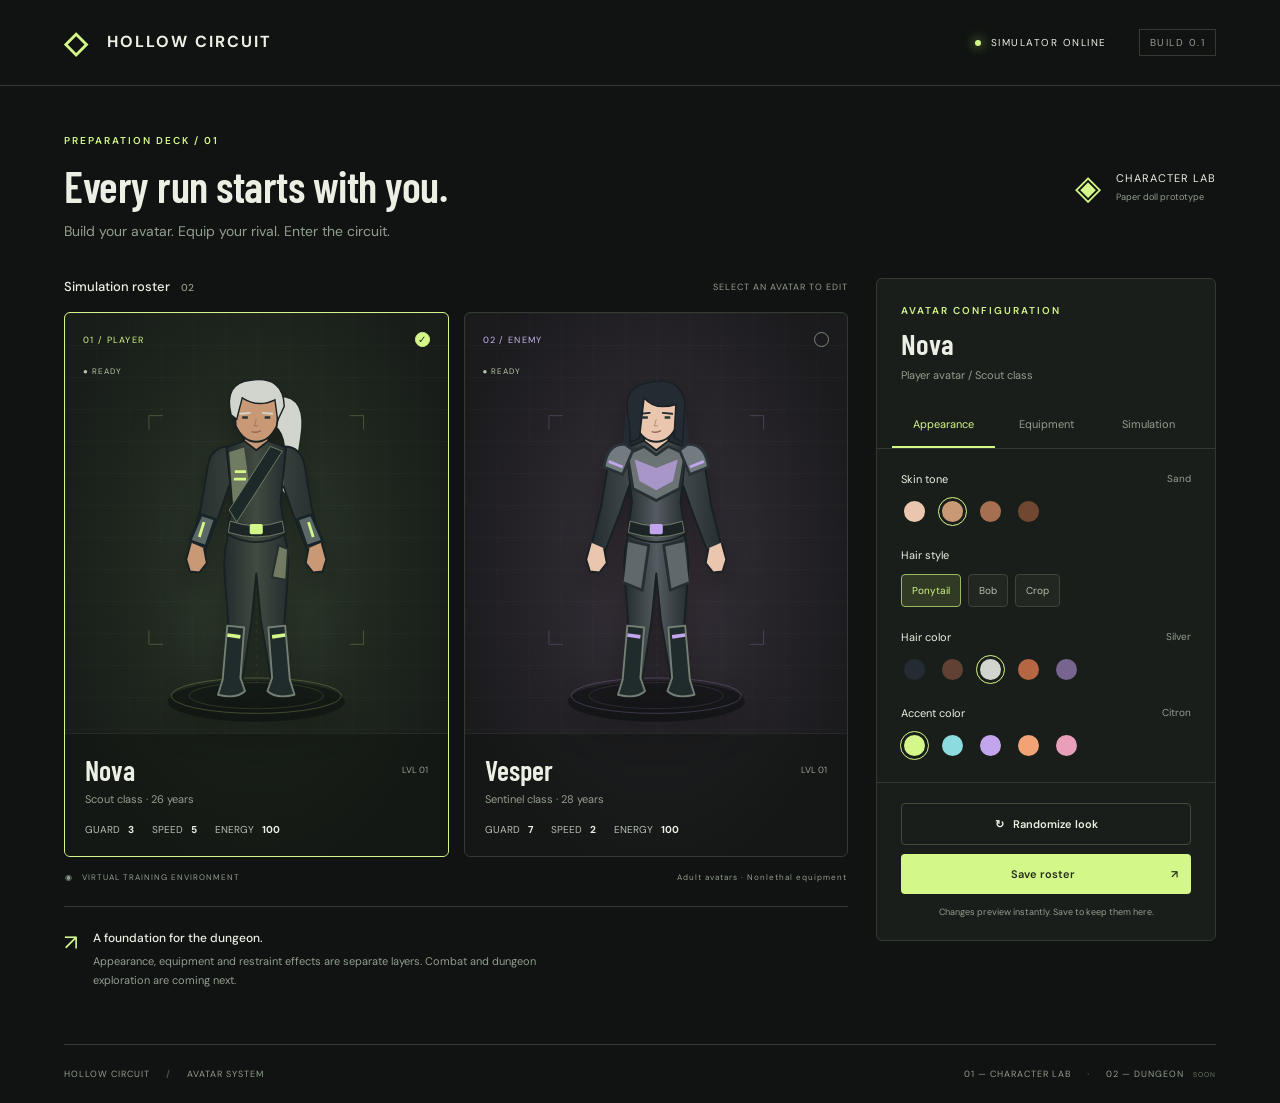
==== index.html @ e426b65f "Create Hollow Circuit character lab prototype" ====
<!doctype html>
<html lang="en">
<head><meta charset="UTF-8"><meta name="viewport" content="width=device-width, initial-scale=1"><title>Hollow Circuit · Character Lab</title><link rel="stylesheet" href="style.css"></head>
<body>
<header><a class="brand" href="./"><span class="brand-mark">◇</span> HOLLOW CIRCUIT</a><div class="header-right"><span class="live-dot"></span> SIMULATOR ONLINE <span class="version">BUILD 0.1</span></div></header>
<main>
<section class="intro"><div><div class="eyebrow">PREPARATION DECK / 01</div><h1>Every run starts with you.</h1><p>Build your avatar. Equip your rival. Enter the circuit.</p></div><div class="mode-badge"><span>◈</span><div>CHARACTER LAB<small>Paper doll prototype</small></div></div></section>
<div class="workspace"><section class="stage-section"><div class="section-heading"><h2>Simulation roster <span>02</span></h2><span>SELECT AN AVATAR TO EDIT</span></div><div id="roster" class="roster"></div><div class="stage-footer"><span>◉ &nbsp; VIRTUAL TRAINING ENVIRONMENT</span><span>Adult avatars · Nonlethal equipment</span></div><div class="note"><span>↗</span><div><strong>A foundation for the dungeon.</strong><p>Appearance, equipment and restraint effects are separate layers. Combat and dungeon exploration are coming next.</p></div></div></section>
<aside class="editor"><div class="editor-head"><div class="eyebrow">AVATAR CONFIGURATION</div><h2 id="editor-title"></h2><span id="editor-role"></span></div><div class="tabs" role="tablist" aria-label="Configuration"><button role="tab" data-tab="appearance">Appearance</button><button role="tab" data-tab="equipment">Equipment</button><button role="tab" data-tab="simulation">Simulation</button></div><div id="controls"></div><div class="editor-actions"><button id="randomize" class="secondary">↻ &nbsp; Randomize look</button><button id="save" class="primary">Save roster <span>↗</span></button><p id="save-status" role="status">Changes preview instantly. Save to keep them here.</p></div></aside></div>
<footer><span>HOLLOW CIRCUIT <b>/</b> AVATAR SYSTEM</span><span>01 — CHARACTER LAB <b>·</b> 02 — DUNGEON <span class="soon">SOON</span></span></footer>
</main><script src="app.js"></script></body></html>
---- style.css ----
@import url('https://fonts.googleapis.com/css2?family=Barlow+Condensed:wght@500;600;700&family=DM+Sans:wght@400;500;600;700&display=swap');
:root{color-scheme:dark;--bg:#101311;--panel:#191e1a;--line:#323a31;--muted:#939e90;--ink:#ecf0e4;--lime:#d4f789}*{box-sizing:border-box}body{margin:0;background:var(--bg);color:var(--ink);font:14px 'DM Sans',sans-serif}button,a{-webkit-tap-highlight-color:transparent}button{font:inherit;cursor:pointer}button:focus-visible,a:focus-visible{outline:2px solid var(--lime);outline-offset:4px}header{height:86px;display:flex;align-items:center;justify-content:space-between;border-bottom:1px solid var(--line);padding:0 5%}.brand{color:var(--ink);text-decoration:none;font-weight:700;letter-spacing:2px;font-size:16px}.brand-mark{color:var(--lime);font-size:30px;margin-right:12px;vertical-align:middle}.header-right{display:flex;gap:10px;align-items:center;font-size:10px;letter-spacing:1.5px}.live-dot{width:6px;height:6px;background:var(--lime);border-radius:50%;box-shadow:0 0 12px #b9ef72}.version{margin-left:22px;color:var(--muted);border:1px solid var(--line);padding:6px 10px}main{max-width:1510px;margin:auto;padding:48px 5% 0}.intro{display:flex;align-items:center;justify-content:space-between;margin-bottom:38px}.eyebrow{font-size:10px;color:var(--lime);letter-spacing:2px;font-weight:600}h1{font:600 clamp(34px,3.4vw,53px) 'Barlow Condensed',sans-serif;letter-spacing:-.5px;margin:12px 0 10px}.intro p{color:var(--muted);margin:0}.mode-badge{display:flex;gap:14px;align-items:center;letter-spacing:1px;font-size:11px}.mode-badge>span{font-size:34px;color:var(--lime)}.mode-badge small{display:block;color:var(--muted);letter-spacing:0;margin-top:6px}.workspace{display:grid;grid-template-columns:minmax(0,1fr) 340px;gap:28px}.section-heading{display:flex;justify-content:space-between;align-items:center;margin:0 0 17px}.section-heading h2{font-size:13px;margin:0;font-weight:500}.section-heading h2 span{color:var(--muted);margin-left:8px;font-size:10px}.section-heading>span{font-size:9px;letter-spacing:1px;color:var(--muted)}.roster{display:grid;grid-template-columns:1fr 1fr;gap:15px}.avatar-card{position:relative;border:1px solid var(--line);border-radius:6px;background:radial-gradient(ellipse at 50% 45%,#344031 0, #20281f 43%,#181d19 76%);padding:0;color:var(--ink);text-align:left;overflow:hidden;width:100%;transition:border-color .2s}.avatar-card.selected{border-color:var(--lime)}.avatar-card.enemy{background:radial-gradient(ellipse at 50% 45%,#3c353e 0,#27242a 43%,#1b1b1e 76%)}.card-top{position:absolute;top:19px;left:18px;right:18px;display:flex;justify-content:space-between;align-items:center;z-index:2}.tag{font-size:9px;letter-spacing:1.3px;color:var(--lime)}.enemy .tag{color:#c8b5ed}.selection-dot{width:15px;height:15px;border:1px solid #7d8875;border-radius:50%;display:grid;place-items:center}.selected .selection-dot{border-color:var(--lime);background:var(--lime);color:#20271b;font-size:10px}.doll-wrap{height:420px;position:relative;background-image:linear-gradient(#c9e0af06 1px,transparent 1px),linear-gradient(90deg,#c9e0af06 1px,transparent 1px);background-size:32px 32px}.doll-wrap svg{width:100%;height:100%;filter:drop-shadow(0 15px 14px #0005)}.card-bottom{padding:19px 20px 20px;border-top:1px solid #ffffff12;background:#10141180}.card-name{display:flex;align-items:center;justify-content:space-between}.card-name h3{font:600 28px 'Barlow Condensed',sans-serif;margin:0}.card-name span{font-size:9px;color:var(--muted)}.class-name{color:var(--muted);font-size:11px;margin:5px 0 17px}.stats{display:flex;gap:18px;font-size:10px;color:#b6bfb0}.stats b{color:var(--ink);margin-left:5px}.state-label{position:absolute;top:53px;left:18px;font-size:8px;letter-spacing:1px;color:#b7c7a8}.stage-footer{display:flex;justify-content:space-between;font-size:8px;letter-spacing:1px;color:var(--muted);padding:15px 1px}.note{display:flex;gap:15px;padding:21px 0;border-top:1px solid var(--line);margin-top:9px}.note>span{color:var(--lime);font-size:22px}.note strong{font-size:12px;font-weight:500}.note p{font-size:11px;color:var(--muted);line-height:1.7;max-width:500px;margin:6px 0 0}.editor{border:1px solid var(--line);border-radius:6px;background:var(--panel);align-self:start}.editor-head{padding:25px 24px 22px}.editor-head h2{font:600 29px 'Barlow Condensed',sans-serif;margin:9px 0 4px}.editor-head>span{font-size:11px;color:var(--muted)}.tabs{display:flex;border-bottom:1px solid var(--line);padding:0 15px}.tabs button{background:none;border:0;padding:12px 9px 15px;color:var(--muted);font-size:11px;flex:1;border-bottom:2px solid transparent}.tabs button.active{color:var(--lime);border-color:var(--lime)}#controls{padding:23px 24px;min-height:303px}.control{margin-bottom:23px}.control:last-child{margin-bottom:0}.control-label{display:flex;justify-content:space-between;font-size:11px;margin-bottom:12px}.control-label small{color:var(--muted);font-size:10px}.swatches{display:flex;gap:11px;flex-wrap:wrap}.swatch{height:27px;width:27px;border-radius:50%;border:3px solid var(--panel);outline:1px solid transparent;background:var(--color)}.swatch.active{outline-color:var(--lime)}.choices{display:flex;gap:7px;flex-wrap:wrap}.choice{border:1px solid #3c453a;border-radius:4px;background:#222821;color:#b3beac;padding:9px 10px;font-size:10px}.choice.active{border-color:#9bb963;color:var(--lime);background:#303a25}.helper{font-size:11px;line-height:1.7;color:var(--muted)}.editor-actions{border-top:1px solid var(--line);padding:20px 24px}.editor-actions button{width:100%;border-radius:4px;padding:13px;font-size:11px;font-weight:600}.secondary{background:transparent;border:1px solid #424c3d;color:var(--ink);margin-bottom:9px}.primary{border:0;background:var(--lime);color:#253019}.primary span{float:right}.editor-actions p{font-size:9px;color:var(--muted);text-align:center;line-height:1.5;margin:12px 0 0}footer{margin-top:34px;padding:23px 0;border-top:1px solid var(--line);display:flex;justify-content:space-between;font-size:9px;letter-spacing:1px;color:var(--muted)}footer b{margin:0 13px;color:#47533f}.soon{font-size:7px;margin-left:6px;color:#697760}@media(min-width:1400px){.doll-wrap{height:480px}}@media(max-width:1000px){main{padding:30px 4% 0}.workspace{grid-template-columns:minmax(0,1fr) 300px;gap:18px}.doll-wrap{height:350px}.stats{gap:8px;font-size:9px}.card-bottom{padding:15px}.section-heading>span{display:none}.stage-footer{line-height:1.7;gap:15px}.mode-badge{display:none}}@media(max-width:760px){header{height:65px}.header-right{font-size:8px}.version{display:none}.brand{font-size:12px;letter-spacing:1px}.workspace{grid-template-columns:1fr}.doll-wrap{height:365px}.editor{width:100%}#controls{min-height:0}.intro{margin-bottom:28px}.intro p{font-size:12px}footer{font-size:7px;gap:16px}}@media(max-width:420px){.doll-wrap{height:305px}.roster{gap:9px}.card-name h3{font-size:24px}.card-name span{display:none}.stats{gap:7px;font-size:8px}.card-top{left:12px;right:12px}.tag{font-size:8px}.stage-footer{font-size:7px}}
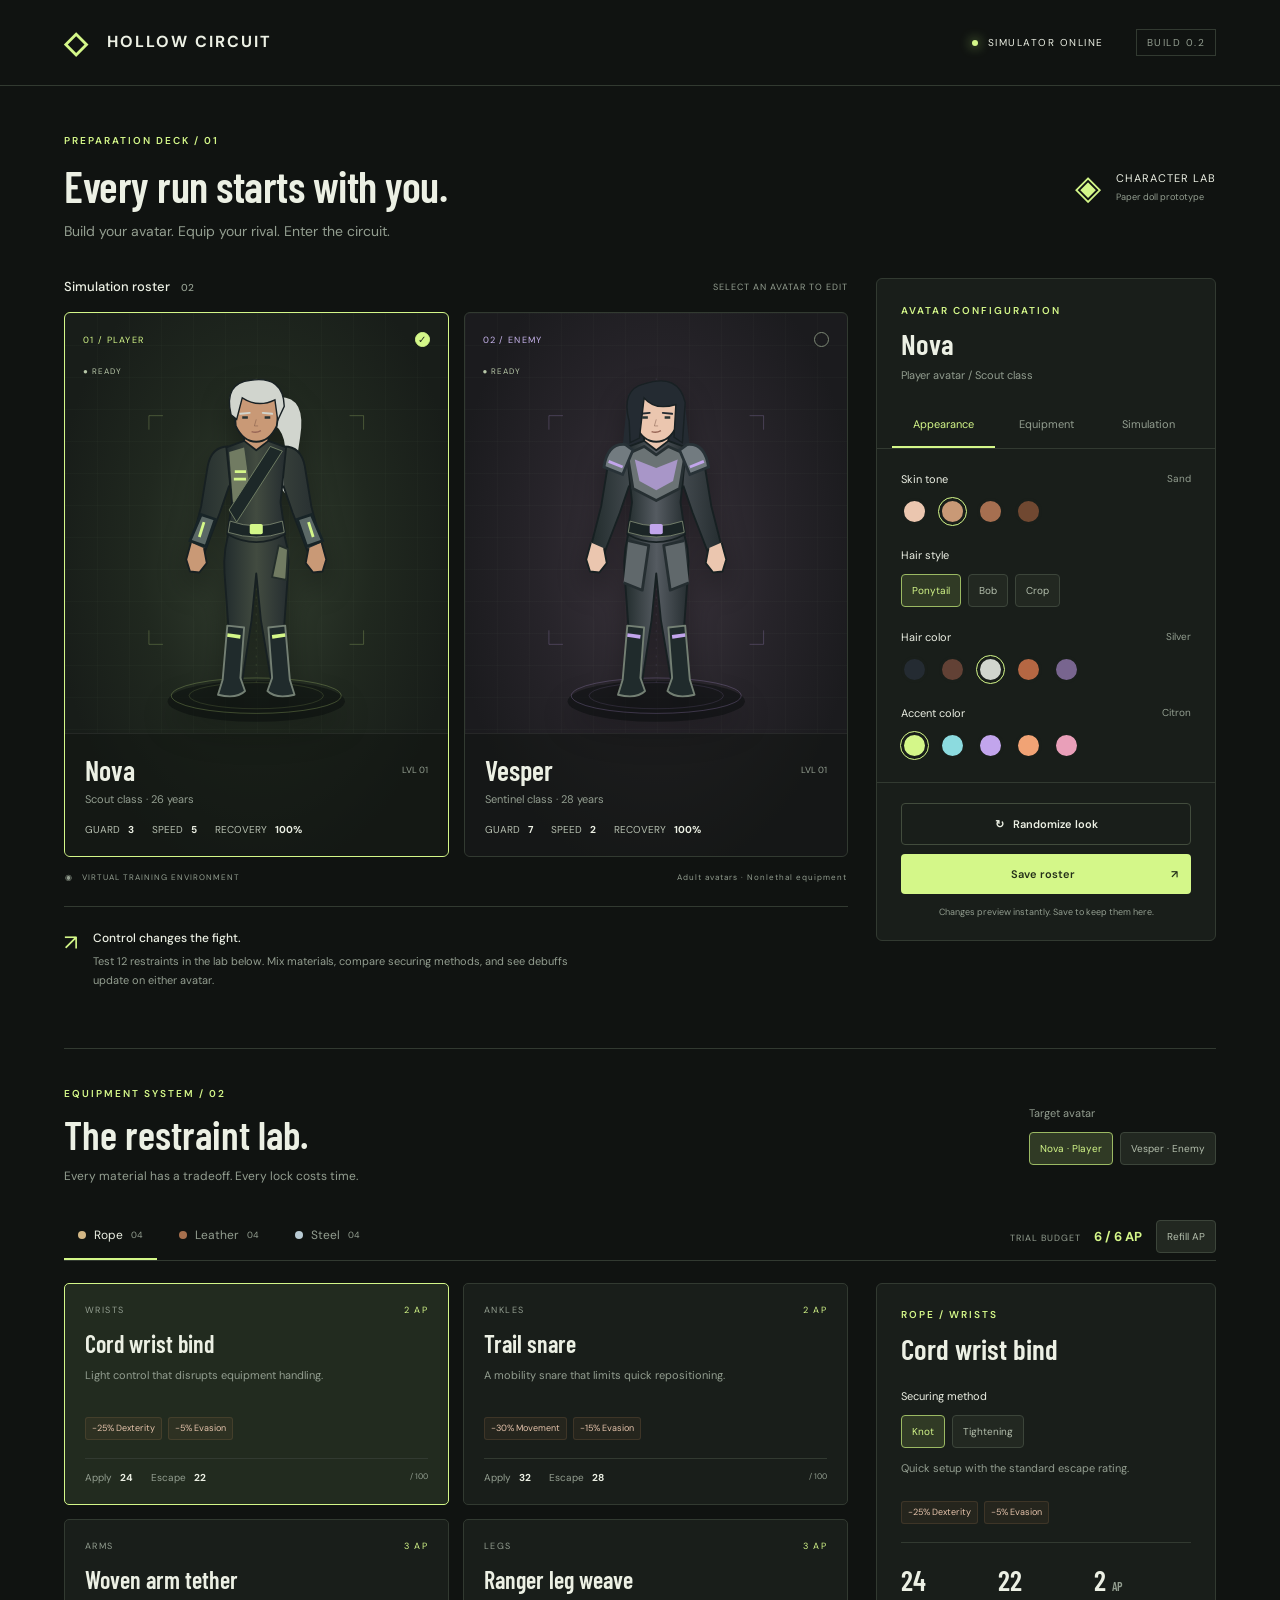
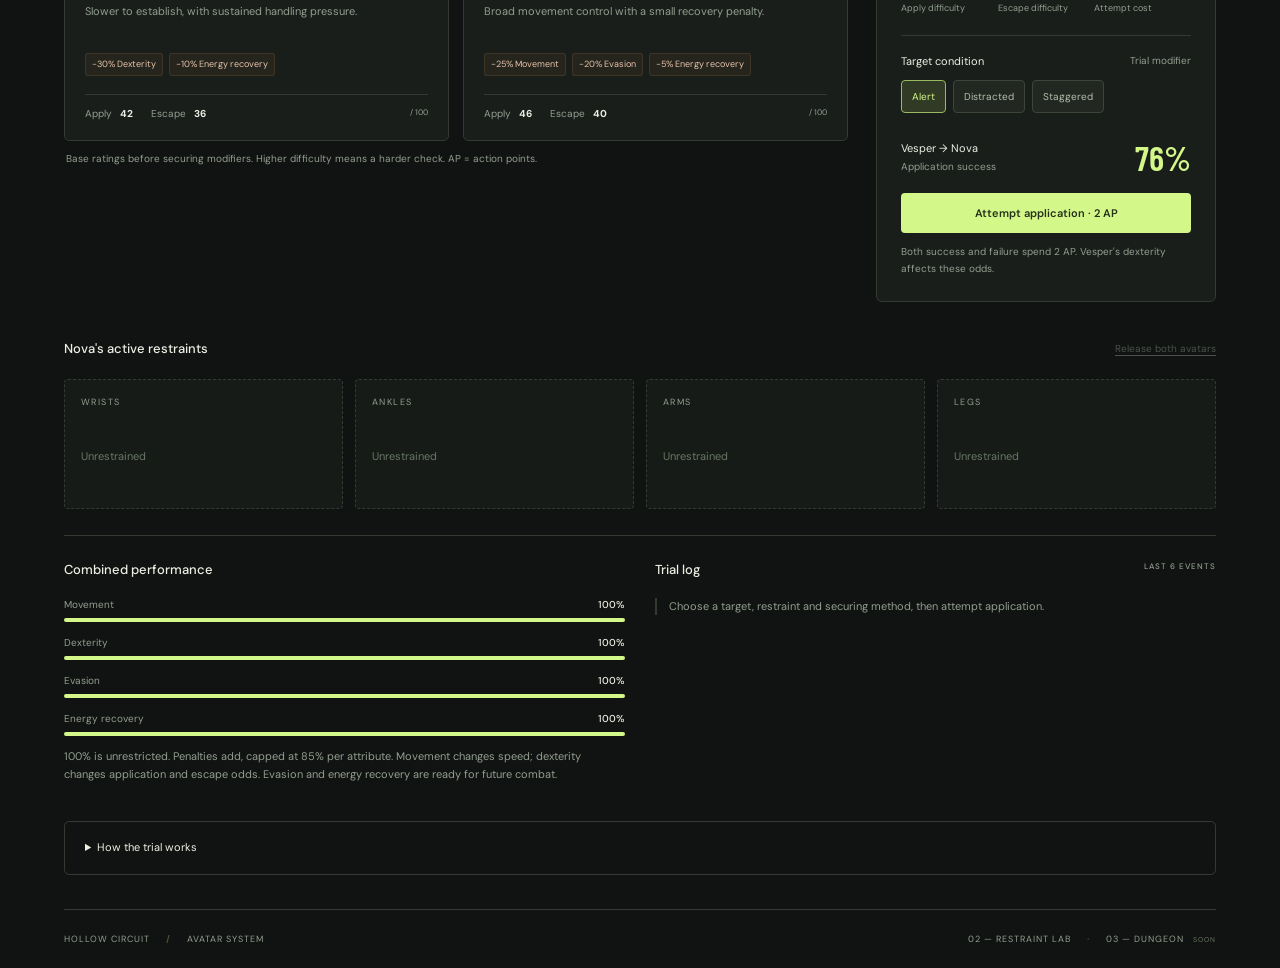
==== commit c9104350: "Add restraint catalog, securing methods, and simulation checks" ====
--- a/index.html
+++ b/index.html
@@ -2,10 +2,18 @@
 <html lang="en">
 <head><meta charset="UTF-8"><meta name="viewport" content="width=device-width, initial-scale=1"><title>Hollow Circuit · Character Lab</title><link rel="stylesheet" href="style.css"></head>
 <body>
-<header><a class="brand" href="./"><span class="brand-mark">◇</span> HOLLOW CIRCUIT</a><div class="header-right"><span class="live-dot"></span> SIMULATOR ONLINE <span class="version">BUILD 0.1</span></div></header>
+<header><a class="brand" href="./"><span class="brand-mark">◇</span> HOLLOW CIRCUIT</a><div class="header-right"><span class="live-dot"></span> SIMULATOR ONLINE <span class="version">BUILD 0.2</span></div></header>
 <main>
 <section class="intro"><div><div class="eyebrow">PREPARATION DECK / 01</div><h1>Every run starts with you.</h1><p>Build your avatar. Equip your rival. Enter the circuit.</p></div><div class="mode-badge"><span>◈</span><div>CHARACTER LAB<small>Paper doll prototype</small></div></div></section>
-<div class="workspace"><section class="stage-section"><div class="section-heading"><h2>Simulation roster <span>02</span></h2><span>SELECT AN AVATAR TO EDIT</span></div><div id="roster" class="roster"></div><div class="stage-footer"><span>◉ &nbsp; VIRTUAL TRAINING ENVIRONMENT</span><span>Adult avatars · Nonlethal equipment</span></div><div class="note"><span>↗</span><div><strong>A foundation for the dungeon.</strong><p>Appearance, equipment and restraint effects are separate layers. Combat and dungeon exploration are coming next.</p></div></div></section>
+<div class="workspace"><section class="stage-section"><div class="section-heading"><h2>Simulation roster <span>02</span></h2><span>SELECT AN AVATAR TO EDIT</span></div><div id="roster" class="roster"></div><div class="stage-footer"><span>◉ &nbsp; VIRTUAL TRAINING ENVIRONMENT</span><span>Adult avatars · Nonlethal equipment</span></div><div class="note"><span>↗</span><div><strong>Control changes the fight.</strong><p>Test 12 restraints in the lab below. Mix materials, compare securing methods, and see debuffs update on either avatar.</p></div></div></section>
 <aside class="editor"><div class="editor-head"><div class="eyebrow">AVATAR CONFIGURATION</div><h2 id="editor-title"></h2><span id="editor-role"></span></div><div class="tabs" role="tablist" aria-label="Configuration"><button role="tab" data-tab="appearance">Appearance</button><button role="tab" data-tab="equipment">Equipment</button><button role="tab" data-tab="simulation">Simulation</button></div><div id="controls"></div><div class="editor-actions"><button id="randomize" class="secondary">↻ &nbsp; Randomize look</button><button id="save" class="primary">Save roster <span>↗</span></button><p id="save-status" role="status">Changes preview instantly. Save to keep them here.</p></div></aside></div>
-<footer><span>HOLLOW CIRCUIT <b>/</b> AVATAR SYSTEM</span><span>01 — CHARACTER LAB <b>·</b> 02 — DUNGEON <span class="soon">SOON</span></span></footer>
-</main><script src="app.js"></script></body></html>
+<section id="restraint-lab" class="restraint-lab" aria-labelledby="lab-heading">
+ <div class="lab-header"><div><div class="eyebrow">EQUIPMENT SYSTEM / 02</div><h2 id="lab-heading">The restraint lab.</h2><p>Every material has a tradeoff. Every lock costs time.</p></div><div class="target-picker"><span class="control-label">Target avatar</span><div class="choices" id="lab-targets"></div></div></div>
+ <div class="lab-toolbar"><div id="material-tabs" class="material-tabs" aria-label="Restraint material"></div><div class="budget"><span>TRIAL BUDGET <b id="trial-budget">6 / 6 AP</b></span><button class="choice" data-action="refill">Refill AP</button></div></div>
+ <div class="lab-grid"><div><div id="restraint-catalog" class="restraint-catalog"></div><p class="catalog-caption">Base ratings before securing modifiers. Higher difficulty means a harder check. AP = action points.</p></div><aside id="restraint-detail" class="restraint-detail" aria-label="Restraint details"></aside></div>
+ <div class="loadout-heading"><h3 id="loadout-title">Active restraints</h3><button id="release-all" class="release-button" data-action="release-all">Release both avatars</button></div><div id="active-restraints" class="active-restraints"></div>
+ <div class="lab-results"><section><h3>Combined performance</h3><div id="aggregate-effects"></div><p class="helper">100% is unrestricted. Penalties add, capped at 85% per attribute. Movement changes speed; dexterity changes application and escape odds. Evasion and energy recovery are ready for future combat.</p></section><section><h3>Trial log <span>LAST 6 EVENTS</span></h3><ol id="trial-log" aria-live="polite" aria-relevant="additions text"></ol></section></div>
+ <details class="lab-rules"><summary>How the trial works</summary><p>The other avatar applies equipment to your selected target. One item fits each slot. Switching targets keeps both loadouts. Actions share a six-point lab budget; failed attempts also cost AP. Refill AP starts a fresh budget without removing equipment. Release is a free lab override, separate from the probabilistic escape action.</p><p>Application chance = 100 − application difficulty + target condition bonus − 40% of the applying avatar's dexterity penalty (rounded, limited to 5–95%). Distracted adds 15; staggered adds 30. Escape chance = 100 − escape difficulty − 25% of the restrained avatar's dexterity penalty (rounded, limited to 5–90%). An escape attempt costs 2 AP. A roll from 1–100 succeeds at or below the displayed chance.</p><p>Securing methods add to base difficulty, escape difficulty, cost, and debuffs. These are fictional game ratings. Full combat, energy consumption, and elimination are not implemented yet. Use Save roster above to keep both loadouts; trial AP, conditions and log reset on reload.</p></details>
+</section>
+<footer><span>HOLLOW CIRCUIT <b>/</b> AVATAR SYSTEM</span><span>02 — RESTRAINT LAB <b>·</b> 03 — DUNGEON <span class="soon">SOON</span></span></footer>
+</main><script src="restraints.js"></script><script src="app.js"></script></body></html>
--- a/style.css
+++ b/style.css
@@ -1,2 +1,4 @@
 @import url('https://fonts.googleapis.com/css2?family=Barlow+Condensed:wght@500;600;700&family=DM+Sans:wght@400;500;600;700&display=swap');
 :root{color-scheme:dark;--bg:#101311;--panel:#191e1a;--line:#323a31;--muted:#939e90;--ink:#ecf0e4;--lime:#d4f789}*{box-sizing:border-box}body{margin:0;background:var(--bg);color:var(--ink);font:14px 'DM Sans',sans-serif}button,a{-webkit-tap-highlight-color:transparent}button{font:inherit;cursor:pointer}button:focus-visible,a:focus-visible{outline:2px solid var(--lime);outline-offset:4px}header{height:86px;display:flex;align-items:center;justify-content:space-between;border-bottom:1px solid var(--line);padding:0 5%}.brand{color:var(--ink);text-decoration:none;font-weight:700;letter-spacing:2px;font-size:16px}.brand-mark{color:var(--lime);font-size:30px;margin-right:12px;vertical-align:middle}.header-right{display:flex;gap:10px;align-items:center;font-size:10px;letter-spacing:1.5px}.live-dot{width:6px;height:6px;background:var(--lime);border-radius:50%;box-shadow:0 0 12px #b9ef72}.version{margin-left:22px;color:var(--muted);border:1px solid var(--line);padding:6px 10px}main{max-width:1510px;margin:auto;padding:48px 5% 0}.intro{display:flex;align-items:center;justify-content:space-between;margin-bottom:38px}.eyebrow{font-size:10px;color:var(--lime);letter-spacing:2px;font-weight:600}h1{font:600 clamp(34px,3.4vw,53px) 'Barlow Condensed',sans-serif;letter-spacing:-.5px;margin:12px 0 10px}.intro p{color:var(--muted);margin:0}.mode-badge{display:flex;gap:14px;align-items:center;letter-spacing:1px;font-size:11px}.mode-badge>span{font-size:34px;color:var(--lime)}.mode-badge small{display:block;color:var(--muted);letter-spacing:0;margin-top:6px}.workspace{display:grid;grid-template-columns:minmax(0,1fr) 340px;gap:28px}.section-heading{display:flex;justify-content:space-between;align-items:center;margin:0 0 17px}.section-heading h2{font-size:13px;margin:0;font-weight:500}.section-heading h2 span{color:var(--muted);margin-left:8px;font-size:10px}.section-heading>span{font-size:9px;letter-spacing:1px;color:var(--muted)}.roster{display:grid;grid-template-columns:1fr 1fr;gap:15px}.avatar-card{position:relative;border:1px solid var(--line);border-radius:6px;background:radial-gradient(ellipse at 50% 45%,#344031 0, #20281f 43%,#181d19 76%);padding:0;color:var(--ink);text-align:left;overflow:hidden;width:100%;transition:border-color .2s}.avatar-card.selected{border-color:var(--lime)}.avatar-card.enemy{background:radial-gradient(ellipse at 50% 45%,#3c353e 0,#27242a 43%,#1b1b1e 76%)}.card-top{position:absolute;top:19px;left:18px;right:18px;display:flex;justify-content:space-between;align-items:center;z-index:2}.tag{font-size:9px;letter-spacing:1.3px;color:var(--lime)}.enemy .tag{color:#c8b5ed}.selection-dot{width:15px;height:15px;border:1px solid #7d8875;border-radius:50%;display:grid;place-items:center}.selected .selection-dot{border-color:var(--lime);background:var(--lime);color:#20271b;font-size:10px}.doll-wrap{height:420px;position:relative;background-image:linear-gradient(#c9e0af06 1px,transparent 1px),linear-gradient(90deg,#c9e0af06 1px,transparent 1px);background-size:32px 32px}.doll-wrap svg{width:100%;height:100%;filter:drop-shadow(0 15px 14px #0005)}.card-bottom{padding:19px 20px 20px;border-top:1px solid #ffffff12;background:#10141180}.card-name{display:flex;align-items:center;justify-content:space-between}.card-name h3{font:600 28px 'Barlow Condensed',sans-serif;margin:0}.card-name span{font-size:9px;color:var(--muted)}.class-name{color:var(--muted);font-size:11px;margin:5px 0 17px}.stats{display:flex;gap:18px;font-size:10px;color:#b6bfb0}.stats b{color:var(--ink);margin-left:5px}.state-label{position:absolute;top:53px;left:18px;font-size:8px;letter-spacing:1px;color:#b7c7a8}.stage-footer{display:flex;justify-content:space-between;font-size:8px;letter-spacing:1px;color:var(--muted);padding:15px 1px}.note{display:flex;gap:15px;padding:21px 0;border-top:1px solid var(--line);margin-top:9px}.note>span{color:var(--lime);font-size:22px}.note strong{font-size:12px;font-weight:500}.note p{font-size:11px;color:var(--muted);line-height:1.7;max-width:500px;margin:6px 0 0}.editor{border:1px solid var(--line);border-radius:6px;background:var(--panel);align-self:start}.editor-head{padding:25px 24px 22px}.editor-head h2{font:600 29px 'Barlow Condensed',sans-serif;margin:9px 0 4px}.editor-head>span{font-size:11px;color:var(--muted)}.tabs{display:flex;border-bottom:1px solid var(--line);padding:0 15px}.tabs button{background:none;border:0;padding:12px 9px 15px;color:var(--muted);font-size:11px;flex:1;border-bottom:2px solid transparent}.tabs button.active{color:var(--lime);border-color:var(--lime)}#controls{padding:23px 24px;min-height:303px}.control{margin-bottom:23px}.control:last-child{margin-bottom:0}.control-label{display:flex;justify-content:space-between;font-size:11px;margin-bottom:12px}.control-label small{color:var(--muted);font-size:10px}.swatches{display:flex;gap:11px;flex-wrap:wrap}.swatch{height:27px;width:27px;border-radius:50%;border:3px solid var(--panel);outline:1px solid transparent;background:var(--color)}.swatch.active{outline-color:var(--lime)}.choices{display:flex;gap:7px;flex-wrap:wrap}.choice{border:1px solid #3c453a;border-radius:4px;background:#222821;color:#b3beac;padding:9px 10px;font-size:10px}.choice.active{border-color:#9bb963;color:var(--lime);background:#303a25}.helper{font-size:11px;line-height:1.7;color:var(--muted)}.editor-actions{border-top:1px solid var(--line);padding:20px 24px}.editor-actions button{width:100%;border-radius:4px;padding:13px;font-size:11px;font-weight:600}.secondary{background:transparent;border:1px solid #424c3d;color:var(--ink);margin-bottom:9px}.primary{border:0;background:var(--lime);color:#253019}.primary span{float:right}.editor-actions p{font-size:9px;color:var(--muted);text-align:center;line-height:1.5;margin:12px 0 0}footer{margin-top:34px;padding:23px 0;border-top:1px solid var(--line);display:flex;justify-content:space-between;font-size:9px;letter-spacing:1px;color:var(--muted)}footer b{margin:0 13px;color:#47533f}.soon{font-size:7px;margin-left:6px;color:#697760}@media(min-width:1400px){.doll-wrap{height:480px}}@media(max-width:1000px){main{padding:30px 4% 0}.workspace{grid-template-columns:minmax(0,1fr) 300px;gap:18px}.doll-wrap{height:350px}.stats{gap:8px;font-size:9px}.card-bottom{padding:15px}.section-heading>span{display:none}.stage-footer{line-height:1.7;gap:15px}.mode-badge{display:none}}@media(max-width:760px){header{height:65px}.header-right{font-size:8px}.version{display:none}.brand{font-size:12px;letter-spacing:1px}.workspace{grid-template-columns:1fr}.doll-wrap{height:365px}.editor{width:100%}#controls{min-height:0}.intro{margin-bottom:28px}.intro p{font-size:12px}footer{font-size:7px;gap:16px}}@media(max-width:420px){.doll-wrap{height:305px}.roster{gap:9px}.card-name h3{font-size:24px}.card-name span{display:none}.stats{gap:7px;font-size:8px}.card-top{left:12px;right:12px}.tag{font-size:8px}.stage-footer{font-size:7px}}
+/* Restraint lab */
+html{scroll-behavior:smooth}button:disabled{cursor:not-allowed;opacity:.45}.lab-link{color:var(--lime);font-size:12px;text-underline-offset:4px}.restraint-lab{margin-top:38px;border-top:1px solid var(--line);padding-top:38px;scroll-margin-top:24px}.lab-header{display:flex;align-items:center;justify-content:space-between;gap:20px;margin-bottom:28px}.lab-header h2{font:600 40px 'Barlow Condensed',sans-serif;margin:10px 0}.lab-header p{color:var(--muted);font-size:12px;margin:0}.target-picker .control-label{color:var(--muted)}.lab-toolbar{display:flex;align-items:center;justify-content:space-between;gap:20px;border-bottom:1px solid var(--line);margin-bottom:22px}.material-tabs{display:flex;gap:8px}.material-tab{display:flex;align-items:center;gap:8px;padding:15px 14px;background:none;color:var(--muted);border:0;border-bottom:2px solid transparent;font-size:12px}.material-tab.active{border-color:var(--lime);color:var(--ink)}.material-tab small{font-size:9px;color:var(--muted)}.material-dot{display:inline-block;width:8px;height:8px;border-radius:50%;flex-shrink:0}.material-dot.rope{background:#d3b785}.material-dot.leather{background:#a7704e}.material-dot.steel{background:#b9cbd4}.budget{display:flex;align-items:center;gap:14px}.budget>span{font-size:9px;letter-spacing:1px;color:var(--muted)}.budget b{display:inline-block;margin-left:10px;color:var(--lime);font-size:13px;letter-spacing:0}.lab-grid{display:grid;grid-template-columns:minmax(0,1fr) 340px;gap:28px;align-items:start}.restraint-catalog{display:grid;grid-template-columns:repeat(2,minmax(0,1fr));gap:14px}.restraint-card{display:block;text-align:left;border:1px solid var(--line);background:var(--panel);border-radius:5px;color:var(--ink);padding:20px;transition:border-color .15s}.restraint-card.active{border-color:var(--lime);background:#222b1f}.restraint-card:hover{border-color:#849571}.catalog-slot{display:flex;justify-content:space-between;align-items:center;font-size:9px;letter-spacing:1.4px;text-transform:uppercase;color:var(--muted)}.catalog-slot>span{color:var(--lime)}.restraint-card>strong{display:block;font:600 24px 'Barlow Condensed',sans-serif;margin-top:13px}.restraint-card p{color:var(--muted);font-size:11px;line-height:1.6;min-height:36px;margin:9px 0 14px}.debuff-list{display:flex;flex-wrap:wrap;gap:6px}.debuff{display:inline-block;font-size:9px;line-height:1.4;color:#e5c3ab;background:#ac714c16;border:1px solid #b988582b;border-radius:3px;padding:4px 6px}.catalog-rating{border-top:1px solid var(--line);margin-top:18px;padding-top:12px;display:flex;gap:18px;font-size:10px;color:var(--muted)}.catalog-rating b{color:var(--ink);margin-left:5px}.catalog-rating>span:last-child{margin-left:auto;font-size:8px}.catalog-caption{font-size:10px;color:var(--muted);line-height:1.6;padding:0 2px}.restraint-detail{background:var(--panel);border:1px solid var(--line);border-radius:6px;padding:24px}.restraint-detail h3{font:600 29px 'Barlow Condensed',sans-serif;margin:10px 0 23px}.detail-ratings{display:grid;grid-template-columns:repeat(3,1fr);padding:20px 0;margin:18px 0;border-top:1px solid var(--line);border-bottom:1px solid var(--line)}.detail-ratings strong{font:600 28px 'Barlow Condensed',sans-serif;display:block}.detail-ratings small{font-size:12px;color:var(--muted)}.detail-ratings span{font-size:9px;color:var(--muted)}.odds{display:flex;justify-content:space-between;align-items:center;margin-bottom:15px}.odds>span{font-size:11px}.odds small{display:block;color:var(--muted);font-size:10px;margin-top:5px}.odds strong{font:600 35px 'Barlow Condensed',sans-serif;color:var(--lime)}.apply-button{width:100%;padding:13px;border-radius:4px;font-weight:600;font-size:11px}.action-help{margin-bottom:0;font-size:10px}.loadout-heading{display:flex;justify-content:space-between;align-items:center;gap:15px;margin:32px 0 16px}.loadout-heading h3,.lab-results h3{font-size:13px;font-weight:500;margin:0}.release-button{border:0;background:none;color:var(--muted);font-size:10px;padding:8px 0;text-decoration:underline;text-underline-offset:3px}.active-restraints{display:grid;grid-template-columns:repeat(4,minmax(0,1fr));gap:12px}.loadout-slot{border:1px solid var(--line);border-radius:4px;padding:16px;background:#161b17;display:flex;flex-direction:column;gap:12px}.loadout-slot>strong{font-size:12px;font-weight:500}.loadout-slot>small{font-size:9px;color:var(--muted);line-height:1.6}.loadout-slot.empty{border-style:dashed;min-height:130px}.loadout-slot.empty>span:last-child{font-size:11px;color:#697765;margin:auto 0}.loadout-actions{display:flex;gap:10px;align-items:center;flex-wrap:wrap;margin-top:auto}.loadout-actions .choice{padding:8px;font-size:9px}.lab-results{margin:26px 0;display:grid;grid-template-columns:1fr 1fr;gap:30px;border-top:1px solid var(--line);padding-top:25px}.lab-results h3{margin-bottom:20px}.lab-results h3>span{font-size:8px;color:var(--muted);float:right;letter-spacing:1px}.performance{display:grid;gap:14px}.performance-row>div:first-child{display:flex;justify-content:space-between;font-size:10px;color:var(--muted);margin-bottom:7px}.performance-row b{color:var(--ink);font-weight:500}.meter{height:4px;background:#30382d;border-radius:2px;overflow:hidden}.meter>span{display:block;height:100%;background:var(--lime)}.meter>span.reduced{background:#d7af88}#trial-log{padding:0;margin:0;list-style:none;font-size:11px;line-height:1.6}#trial-log li{border-left:2px solid var(--line);padding:0 0 0 12px;margin-bottom:13px;color:var(--muted)}#trial-log li.success{border-color:var(--lime);color:#ccd9bb}#trial-log li.failure{border-color:#d7a088;color:#d7b5a6}.lab-rules{border:1px solid var(--line);padding:16px 20px;border-radius:5px;color:var(--muted);font-size:11px;line-height:1.8}.lab-rules summary{cursor:pointer;color:var(--ink)}.lab-rules p:last-child{margin-bottom:0}@media(max-width:1100px){.active-restraints{grid-template-columns:repeat(2,minmax(0,1fr))}.restraint-card{padding:16px}.catalog-rating{gap:9px}}@media(max-width:1000px){.lab-grid{grid-template-columns:minmax(0,1fr) 300px;gap:18px}.restraint-catalog{grid-template-columns:1fr}.restraint-card p{min-height:0}.lab-toolbar{flex-wrap:wrap;gap:10px;padding-bottom:12px}.restraint-detail{position:sticky;top:20px}}@media(max-width:760px){.lab-header{align-items:flex-start;flex-direction:column}.lab-grid{grid-template-columns:1fr}.restraint-catalog{grid-template-columns:repeat(2,minmax(0,1fr))}.restraint-detail{position:static}.lab-results{grid-template-columns:1fr}.material-tab{padding:12px 9px}.restraint-card>strong{font-size:22px}.restraint-lab{padding-top:28px;margin-top:25px}.lab-header h2{font-size:35px}}@media(max-width:420px){.restraint-card{padding:13px}.catalog-rating{flex-wrap:wrap;gap:8px}.catalog-rating>span:last-child{display:none}.loadout-slot{padding:13px}.loadout-heading h3{font-size:12px}.material-tab{font-size:11px}.budget{width:100%;justify-content:space-between}.restraint-card p{font-size:10px}.debuff{font-size:8px}}@media(prefers-reduced-motion:reduce){html{scroll-behavior:auto}*{transition:none!important}}
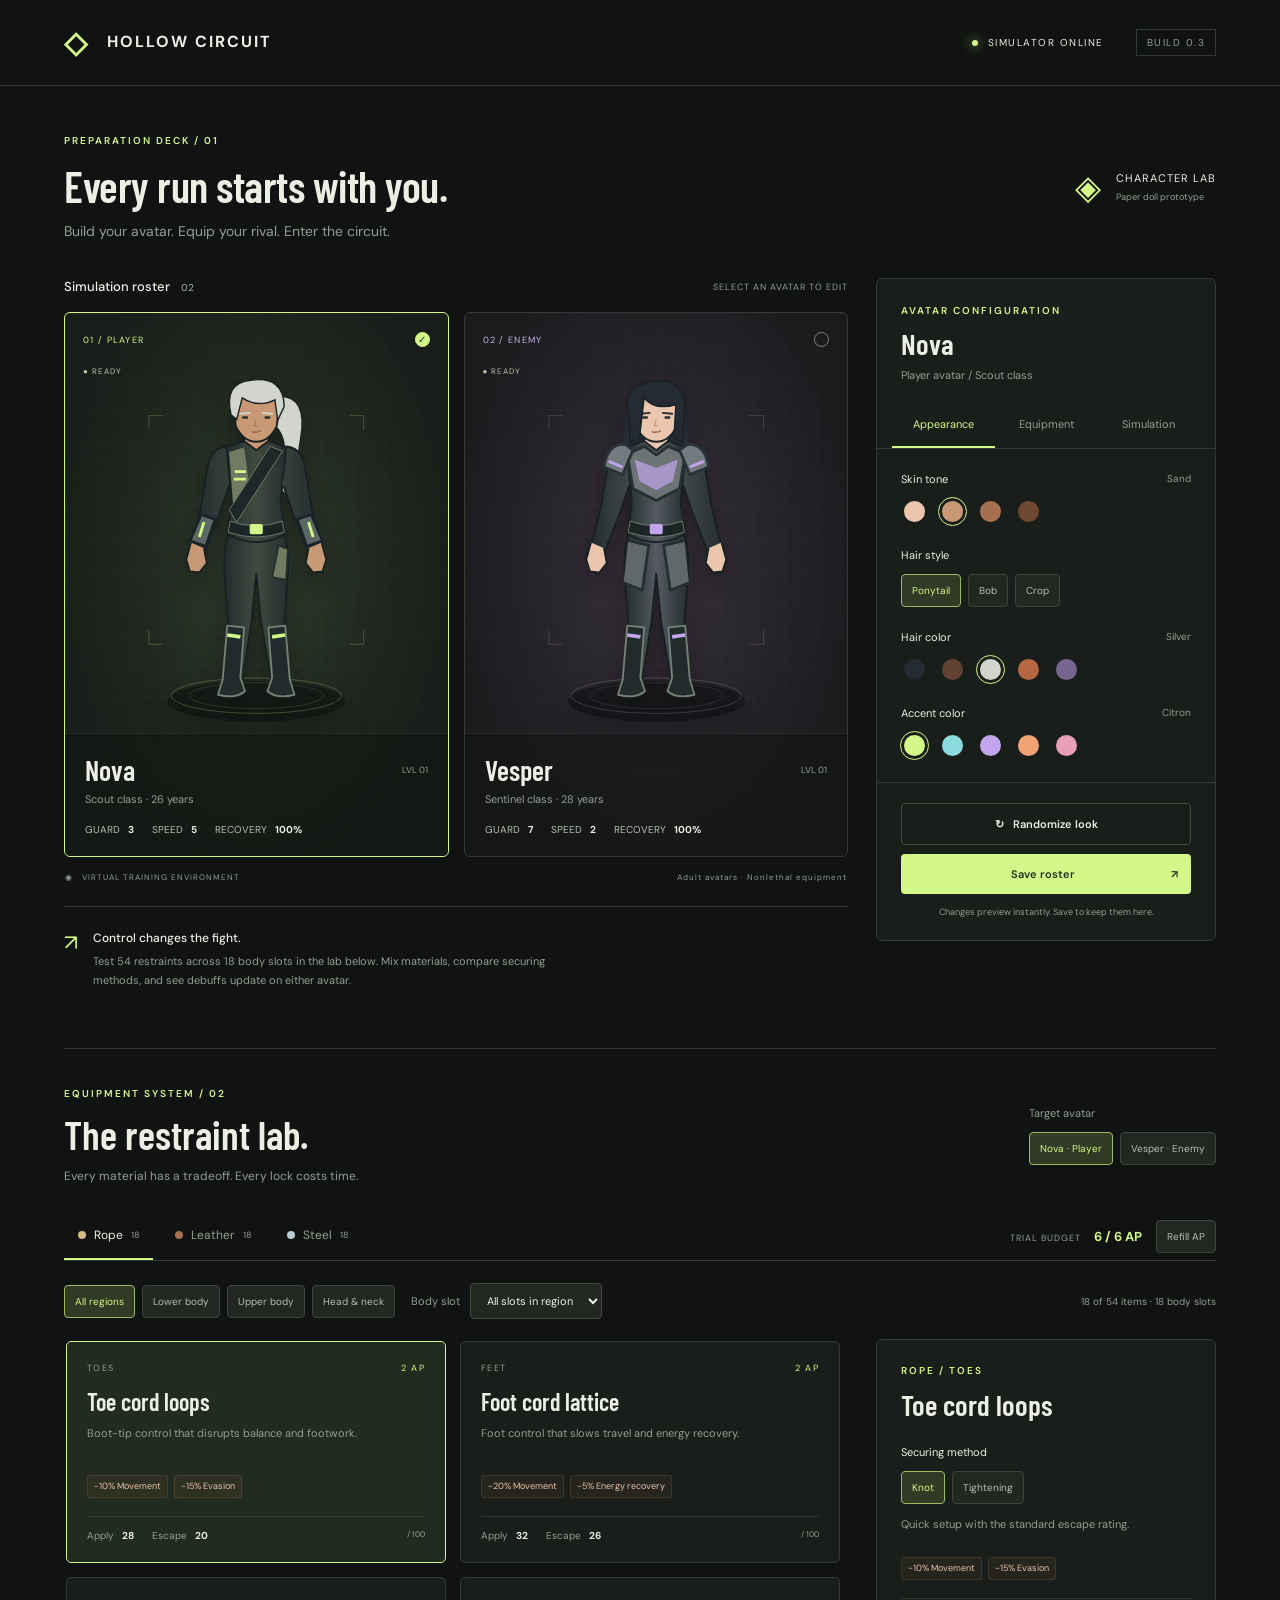
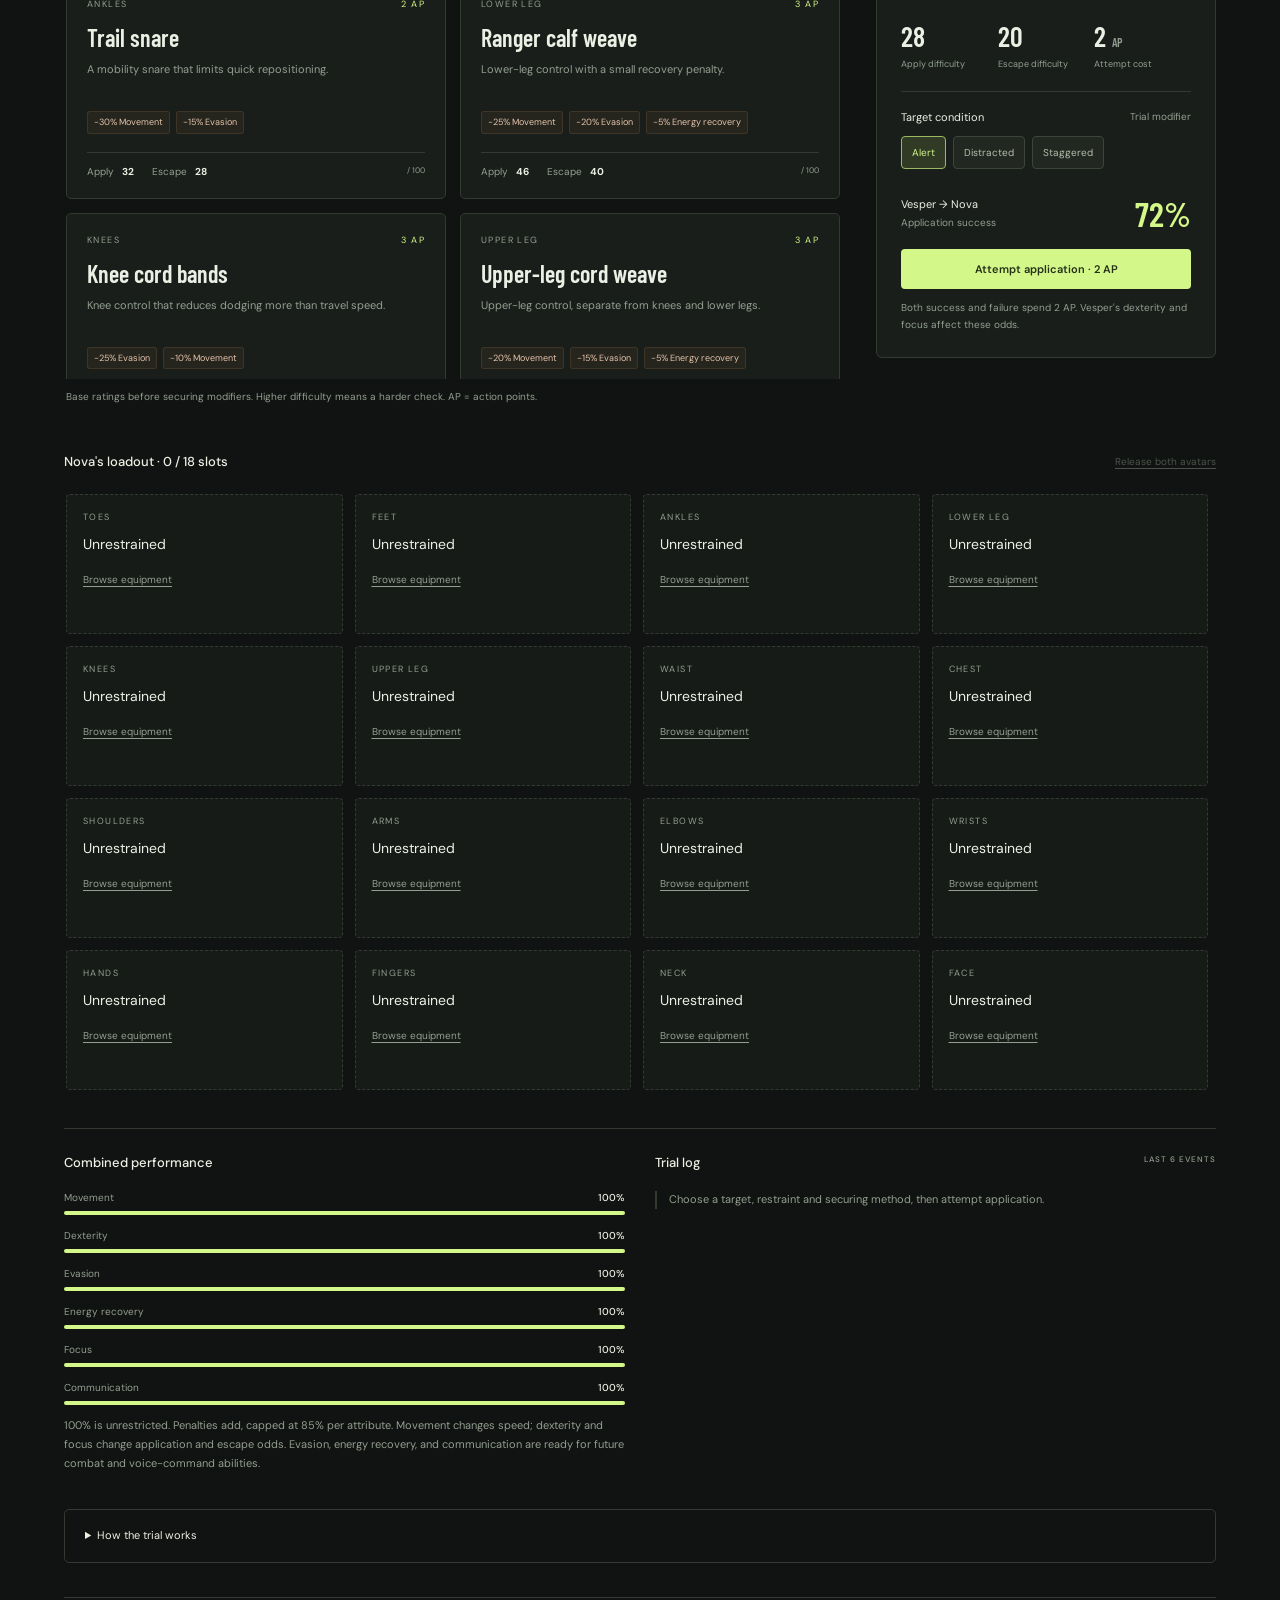
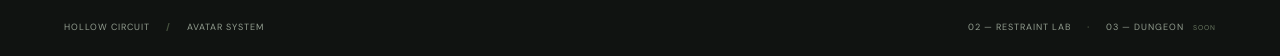
==== commit 4a394e75: "Expand restraints to 18 body slots and 54 equipment options" ====
--- a/index.html
+++ b/index.html
@@ -2,18 +2,19 @@
 <html lang="en">
 <head><meta charset="UTF-8"><meta name="viewport" content="width=device-width, initial-scale=1"><title>Hollow Circuit · Character Lab</title><link rel="stylesheet" href="style.css"></head>
 <body>
-<header><a class="brand" href="./"><span class="brand-mark">◇</span> HOLLOW CIRCUIT</a><div class="header-right"><span class="live-dot"></span> SIMULATOR ONLINE <span class="version">BUILD 0.2</span></div></header>
+<header><a class="brand" href="./"><span class="brand-mark">◇</span> HOLLOW CIRCUIT</a><div class="header-right"><span class="live-dot"></span> SIMULATOR ONLINE <span class="version">BUILD 0.3</span></div></header>
 <main>
 <section class="intro"><div><div class="eyebrow">PREPARATION DECK / 01</div><h1>Every run starts with you.</h1><p>Build your avatar. Equip your rival. Enter the circuit.</p></div><div class="mode-badge"><span>◈</span><div>CHARACTER LAB<small>Paper doll prototype</small></div></div></section>
-<div class="workspace"><section class="stage-section"><div class="section-heading"><h2>Simulation roster <span>02</span></h2><span>SELECT AN AVATAR TO EDIT</span></div><div id="roster" class="roster"></div><div class="stage-footer"><span>◉ &nbsp; VIRTUAL TRAINING ENVIRONMENT</span><span>Adult avatars · Nonlethal equipment</span></div><div class="note"><span>↗</span><div><strong>Control changes the fight.</strong><p>Test 12 restraints in the lab below. Mix materials, compare securing methods, and see debuffs update on either avatar.</p></div></div></section>
+<div class="workspace"><section class="stage-section"><div class="section-heading"><h2>Simulation roster <span>02</span></h2><span>SELECT AN AVATAR TO EDIT</span></div><div id="roster" class="roster"></div><div class="stage-footer"><span>◉ &nbsp; VIRTUAL TRAINING ENVIRONMENT</span><span>Adult avatars · Nonlethal equipment</span></div><div class="note"><span>↗</span><div><strong>Control changes the fight.</strong><p>Test 54 restraints across 18 body slots in the lab below. Mix materials, compare securing methods, and see debuffs update on either avatar.</p></div></div></section>
 <aside class="editor"><div class="editor-head"><div class="eyebrow">AVATAR CONFIGURATION</div><h2 id="editor-title"></h2><span id="editor-role"></span></div><div class="tabs" role="tablist" aria-label="Configuration"><button role="tab" data-tab="appearance">Appearance</button><button role="tab" data-tab="equipment">Equipment</button><button role="tab" data-tab="simulation">Simulation</button></div><div id="controls"></div><div class="editor-actions"><button id="randomize" class="secondary">↻ &nbsp; Randomize look</button><button id="save" class="primary">Save roster <span>↗</span></button><p id="save-status" role="status">Changes preview instantly. Save to keep them here.</p></div></aside></div>
 <section id="restraint-lab" class="restraint-lab" aria-labelledby="lab-heading">
  <div class="lab-header"><div><div class="eyebrow">EQUIPMENT SYSTEM / 02</div><h2 id="lab-heading">The restraint lab.</h2><p>Every material has a tradeoff. Every lock costs time.</p></div><div class="target-picker"><span class="control-label">Target avatar</span><div class="choices" id="lab-targets"></div></div></div>
  <div class="lab-toolbar"><div id="material-tabs" class="material-tabs" aria-label="Restraint material"></div><div class="budget"><span>TRIAL BUDGET <b id="trial-budget">6 / 6 AP</b></span><button class="choice" data-action="refill">Refill AP</button></div></div>
+ <div id="catalog-filters" class="catalog-filters"><div class="choices" id="region-filters" aria-label="Body region"></div><label class="slot-picker" for="slot-filter">Body slot <select id="slot-filter"></select></label><span id="catalog-count" role="status"></span></div>
  <div class="lab-grid"><div><div id="restraint-catalog" class="restraint-catalog"></div><p class="catalog-caption">Base ratings before securing modifiers. Higher difficulty means a harder check. AP = action points.</p></div><aside id="restraint-detail" class="restraint-detail" aria-label="Restraint details"></aside></div>
  <div class="loadout-heading"><h3 id="loadout-title">Active restraints</h3><button id="release-all" class="release-button" data-action="release-all">Release both avatars</button></div><div id="active-restraints" class="active-restraints"></div>
- <div class="lab-results"><section><h3>Combined performance</h3><div id="aggregate-effects"></div><p class="helper">100% is unrestricted. Penalties add, capped at 85% per attribute. Movement changes speed; dexterity changes application and escape odds. Evasion and energy recovery are ready for future combat.</p></section><section><h3>Trial log <span>LAST 6 EVENTS</span></h3><ol id="trial-log" aria-live="polite" aria-relevant="additions text"></ol></section></div>
- <details class="lab-rules"><summary>How the trial works</summary><p>The other avatar applies equipment to your selected target. One item fits each slot. Switching targets keeps both loadouts. Actions share a six-point lab budget; failed attempts also cost AP. Refill AP starts a fresh budget without removing equipment. Release is a free lab override, separate from the probabilistic escape action.</p><p>Application chance = 100 − application difficulty + target condition bonus − 40% of the applying avatar's dexterity penalty (rounded, limited to 5–95%). Distracted adds 15; staggered adds 30. Escape chance = 100 − escape difficulty − 25% of the restrained avatar's dexterity penalty (rounded, limited to 5–90%). An escape attempt costs 2 AP. A roll from 1–100 succeeds at or below the displayed chance.</p><p>Securing methods add to base difficulty, escape difficulty, cost, and debuffs. These are fictional game ratings. Full combat, energy consumption, and elimination are not implemented yet. Use Save roster above to keep both loadouts; trial AP, conditions and log reset on reload.</p></details>
+ <div class="lab-results"><section><h3>Combined performance</h3><div id="aggregate-effects"></div><p class="helper">100% is unrestricted. Penalties add, capped at 85% per attribute. Movement changes speed; dexterity and focus change application and escape odds. Evasion, energy recovery, and communication are ready for future combat and voice-command abilities.</p></section><section><h3>Trial log <span>LAST 6 EVENTS</span></h3><ol id="trial-log" aria-live="polite" aria-relevant="additions text"></ol></section></div>
+ <details class="lab-rules"><summary>How the trial works</summary><p>The other avatar applies equipment to your selected target. One item fits each of 18 slots. Paired slots cover both sides of the body; face, mouth, head and neck are separate equipment layers. Switching targets keeps both loadouts. Actions share a six-point lab budget; failed attempts also cost AP. Refill AP starts a fresh budget without removing equipment. Release is a free lab override, separate from the probabilistic escape action.</p><p>Application chance = 100 − application difficulty + target condition bonus − 40% of the applying avatar's dexterity penalty − 20% of their focus penalty (rounded, limited to 5–95%). Distracted adds 15; staggered adds 30. Escape chance = 100 − escape difficulty − 25% of the restrained avatar's dexterity penalty − 15% of their focus penalty (rounded, limited to 5–90%). An escape attempt costs 2 AP. A roll from 1–100 succeeds at or below the displayed chance.</p><p>Securing methods add to base difficulty, escape difficulty, cost, and debuffs. These are fictional game ratings. Full combat, energy consumption, and elimination are not implemented yet. Use Save roster above to keep both loadouts; trial AP, conditions and log reset on reload.</p></details>
 </section>
 <footer><span>HOLLOW CIRCUIT <b>/</b> AVATAR SYSTEM</span><span>02 — RESTRAINT LAB <b>·</b> 03 — DUNGEON <span class="soon">SOON</span></span></footer>
 </main><script src="restraints.js"></script><script src="app.js"></script></body></html>
--- a/style.css
+++ b/style.css
@@ -2,3 +2,6 @@
 :root{color-scheme:dark;--bg:#101311;--panel:#191e1a;--line:#323a31;--muted:#939e90;--ink:#ecf0e4;--lime:#d4f789}*{box-sizing:border-box}body{margin:0;background:var(--bg);color:var(--ink);font:14px 'DM Sans',sans-serif}button,a{-webkit-tap-highlight-color:transparent}button{font:inherit;cursor:pointer}button:focus-visible,a:focus-visible{outline:2px solid var(--lime);outline-offset:4px}header{height:86px;display:flex;align-items:center;justify-content:space-between;border-bottom:1px solid var(--line);padding:0 5%}.brand{color:var(--ink);text-decoration:none;font-weight:700;letter-spacing:2px;font-size:16px}.brand-mark{color:var(--lime);font-size:30px;margin-right:12px;vertical-align:middle}.header-right{display:flex;gap:10px;align-items:center;font-size:10px;letter-spacing:1.5px}.live-dot{width:6px;height:6px;background:var(--lime);border-radius:50%;box-shadow:0 0 12px #b9ef72}.version{margin-left:22px;color:var(--muted);border:1px solid var(--line);padding:6px 10px}main{max-width:1510px;margin:auto;padding:48px 5% 0}.intro{display:flex;align-items:center;justify-content:space-between;margin-bottom:38px}.eyebrow{font-size:10px;color:var(--lime);letter-spacing:2px;font-weight:600}h1{font:600 clamp(34px,3.4vw,53px) 'Barlow Condensed',sans-serif;letter-spacing:-.5px;margin:12px 0 10px}.intro p{color:var(--muted);margin:0}.mode-badge{display:flex;gap:14px;align-items:center;letter-spacing:1px;font-size:11px}.mode-badge>span{font-size:34px;color:var(--lime)}.mode-badge small{display:block;color:var(--muted);letter-spacing:0;margin-top:6px}.workspace{display:grid;grid-template-columns:minmax(0,1fr) 340px;gap:28px}.section-heading{display:flex;justify-content:space-between;align-items:center;margin:0 0 17px}.section-heading h2{font-size:13px;margin:0;font-weight:500}.section-heading h2 span{color:var(--muted);margin-left:8px;font-size:10px}.section-heading>span{font-size:9px;letter-spacing:1px;color:var(--muted)}.roster{display:grid;grid-template-columns:1fr 1fr;gap:15px}.avatar-card{position:relative;border:1px solid var(--line);border-radius:6px;background:radial-gradient(ellipse at 50% 45%,#344031 0, #20281f 43%,#181d19 76%);padding:0;color:var(--ink);text-align:left;overflow:hidden;width:100%;transition:border-color .2s}.avatar-card.selected{border-color:var(--lime)}.avatar-card.enemy{background:radial-gradient(ellipse at 50% 45%,#3c353e 0,#27242a 43%,#1b1b1e 76%)}.card-top{position:absolute;top:19px;left:18px;right:18px;display:flex;justify-content:space-between;align-items:center;z-index:2}.tag{font-size:9px;letter-spacing:1.3px;color:var(--lime)}.enemy .tag{color:#c8b5ed}.selection-dot{width:15px;height:15px;border:1px solid #7d8875;border-radius:50%;display:grid;place-items:center}.selected .selection-dot{border-color:var(--lime);background:var(--lime);color:#20271b;font-size:10px}.doll-wrap{height:420px;position:relative;background-image:linear-gradient(#c9e0af06 1px,transparent 1px),linear-gradient(90deg,#c9e0af06 1px,transparent 1px);background-size:32px 32px}.doll-wrap svg{width:100%;height:100%;filter:drop-shadow(0 15px 14px #0005)}.card-bottom{padding:19px 20px 20px;border-top:1px solid #ffffff12;background:#10141180}.card-name{display:flex;align-items:center;justify-content:space-between}.card-name h3{font:600 28px 'Barlow Condensed',sans-serif;margin:0}.card-name span{font-size:9px;color:var(--muted)}.class-name{color:var(--muted);font-size:11px;margin:5px 0 17px}.stats{display:flex;gap:18px;font-size:10px;color:#b6bfb0}.stats b{color:var(--ink);margin-left:5px}.state-label{position:absolute;top:53px;left:18px;font-size:8px;letter-spacing:1px;color:#b7c7a8}.stage-footer{display:flex;justify-content:space-between;font-size:8px;letter-spacing:1px;color:var(--muted);padding:15px 1px}.note{display:flex;gap:15px;padding:21px 0;border-top:1px solid var(--line);margin-top:9px}.note>span{color:var(--lime);font-size:22px}.note strong{font-size:12px;font-weight:500}.note p{font-size:11px;color:var(--muted);line-height:1.7;max-width:500px;margin:6px 0 0}.editor{border:1px solid var(--line);border-radius:6px;background:var(--panel);align-self:start}.editor-head{padding:25px 24px 22px}.editor-head h2{font:600 29px 'Barlow Condensed',sans-serif;margin:9px 0 4px}.editor-head>span{font-size:11px;color:var(--muted)}.tabs{display:flex;border-bottom:1px solid var(--line);padding:0 15px}.tabs button{background:none;border:0;padding:12px 9px 15px;color:var(--muted);font-size:11px;flex:1;border-bottom:2px solid transparent}.tabs button.active{color:var(--lime);border-color:var(--lime)}#controls{padding:23px 24px;min-height:303px}.control{margin-bottom:23px}.control:last-child{margin-bottom:0}.control-label{display:flex;justify-content:space-between;font-size:11px;margin-bottom:12px}.control-label small{color:var(--muted);font-size:10px}.swatches{display:flex;gap:11px;flex-wrap:wrap}.swatch{height:27px;width:27px;border-radius:50%;border:3px solid var(--panel);outline:1px solid transparent;background:var(--color)}.swatch.active{outline-color:var(--lime)}.choices{display:flex;gap:7px;flex-wrap:wrap}.choice{border:1px solid #3c453a;border-radius:4px;background:#222821;color:#b3beac;padding:9px 10px;font-size:10px}.choice.active{border-color:#9bb963;color:var(--lime);background:#303a25}.helper{font-size:11px;line-height:1.7;color:var(--muted)}.editor-actions{border-top:1px solid var(--line);padding:20px 24px}.editor-actions button{width:100%;border-radius:4px;padding:13px;font-size:11px;font-weight:600}.secondary{background:transparent;border:1px solid #424c3d;color:var(--ink);margin-bottom:9px}.primary{border:0;background:var(--lime);color:#253019}.primary span{float:right}.editor-actions p{font-size:9px;color:var(--muted);text-align:center;line-height:1.5;margin:12px 0 0}footer{margin-top:34px;padding:23px 0;border-top:1px solid var(--line);display:flex;justify-content:space-between;font-size:9px;letter-spacing:1px;color:var(--muted)}footer b{margin:0 13px;color:#47533f}.soon{font-size:7px;margin-left:6px;color:#697760}@media(min-width:1400px){.doll-wrap{height:480px}}@media(max-width:1000px){main{padding:30px 4% 0}.workspace{grid-template-columns:minmax(0,1fr) 300px;gap:18px}.doll-wrap{height:350px}.stats{gap:8px;font-size:9px}.card-bottom{padding:15px}.section-heading>span{display:none}.stage-footer{line-height:1.7;gap:15px}.mode-badge{display:none}}@media(max-width:760px){header{height:65px}.header-right{font-size:8px}.version{display:none}.brand{font-size:12px;letter-spacing:1px}.workspace{grid-template-columns:1fr}.doll-wrap{height:365px}.editor{width:100%}#controls{min-height:0}.intro{margin-bottom:28px}.intro p{font-size:12px}footer{font-size:7px;gap:16px}}@media(max-width:420px){.doll-wrap{height:305px}.roster{gap:9px}.card-name h3{font-size:24px}.card-name span{display:none}.stats{gap:7px;font-size:8px}.card-top{left:12px;right:12px}.tag{font-size:8px}.stage-footer{font-size:7px}}
 /* Restraint lab */
 html{scroll-behavior:smooth}button:disabled{cursor:not-allowed;opacity:.45}.lab-link{color:var(--lime);font-size:12px;text-underline-offset:4px}.restraint-lab{margin-top:38px;border-top:1px solid var(--line);padding-top:38px;scroll-margin-top:24px}.lab-header{display:flex;align-items:center;justify-content:space-between;gap:20px;margin-bottom:28px}.lab-header h2{font:600 40px 'Barlow Condensed',sans-serif;margin:10px 0}.lab-header p{color:var(--muted);font-size:12px;margin:0}.target-picker .control-label{color:var(--muted)}.lab-toolbar{display:flex;align-items:center;justify-content:space-between;gap:20px;border-bottom:1px solid var(--line);margin-bottom:22px}.material-tabs{display:flex;gap:8px}.material-tab{display:flex;align-items:center;gap:8px;padding:15px 14px;background:none;color:var(--muted);border:0;border-bottom:2px solid transparent;font-size:12px}.material-tab.active{border-color:var(--lime);color:var(--ink)}.material-tab small{font-size:9px;color:var(--muted)}.material-dot{display:inline-block;width:8px;height:8px;border-radius:50%;flex-shrink:0}.material-dot.rope{background:#d3b785}.material-dot.leather{background:#a7704e}.material-dot.steel{background:#b9cbd4}.budget{display:flex;align-items:center;gap:14px}.budget>span{font-size:9px;letter-spacing:1px;color:var(--muted)}.budget b{display:inline-block;margin-left:10px;color:var(--lime);font-size:13px;letter-spacing:0}.lab-grid{display:grid;grid-template-columns:minmax(0,1fr) 340px;gap:28px;align-items:start}.restraint-catalog{display:grid;grid-template-columns:repeat(2,minmax(0,1fr));gap:14px}.restraint-card{display:block;text-align:left;border:1px solid var(--line);background:var(--panel);border-radius:5px;color:var(--ink);padding:20px;transition:border-color .15s}.restraint-card.active{border-color:var(--lime);background:#222b1f}.restraint-card:hover{border-color:#849571}.catalog-slot{display:flex;justify-content:space-between;align-items:center;font-size:9px;letter-spacing:1.4px;text-transform:uppercase;color:var(--muted)}.catalog-slot>span{color:var(--lime)}.restraint-card>strong{display:block;font:600 24px 'Barlow Condensed',sans-serif;margin-top:13px}.restraint-card p{color:var(--muted);font-size:11px;line-height:1.6;min-height:36px;margin:9px 0 14px}.debuff-list{display:flex;flex-wrap:wrap;gap:6px}.debuff{display:inline-block;font-size:9px;line-height:1.4;color:#e5c3ab;background:#ac714c16;border:1px solid #b988582b;border-radius:3px;padding:4px 6px}.catalog-rating{border-top:1px solid var(--line);margin-top:18px;padding-top:12px;display:flex;gap:18px;font-size:10px;color:var(--muted)}.catalog-rating b{color:var(--ink);margin-left:5px}.catalog-rating>span:last-child{margin-left:auto;font-size:8px}.catalog-caption{font-size:10px;color:var(--muted);line-height:1.6;padding:0 2px}.restraint-detail{background:var(--panel);border:1px solid var(--line);border-radius:6px;padding:24px}.restraint-detail h3{font:600 29px 'Barlow Condensed',sans-serif;margin:10px 0 23px}.detail-ratings{display:grid;grid-template-columns:repeat(3,1fr);padding:20px 0;margin:18px 0;border-top:1px solid var(--line);border-bottom:1px solid var(--line)}.detail-ratings strong{font:600 28px 'Barlow Condensed',sans-serif;display:block}.detail-ratings small{font-size:12px;color:var(--muted)}.detail-ratings span{font-size:9px;color:var(--muted)}.odds{display:flex;justify-content:space-between;align-items:center;margin-bottom:15px}.odds>span{font-size:11px}.odds small{display:block;color:var(--muted);font-size:10px;margin-top:5px}.odds strong{font:600 35px 'Barlow Condensed',sans-serif;color:var(--lime)}.apply-button{width:100%;padding:13px;border-radius:4px;font-weight:600;font-size:11px}.action-help{margin-bottom:0;font-size:10px}.loadout-heading{display:flex;justify-content:space-between;align-items:center;gap:15px;margin:32px 0 16px}.loadout-heading h3,.lab-results h3{font-size:13px;font-weight:500;margin:0}.release-button{border:0;background:none;color:var(--muted);font-size:10px;padding:8px 0;text-decoration:underline;text-underline-offset:3px}.active-restraints{display:grid;grid-template-columns:repeat(4,minmax(0,1fr));gap:12px}.loadout-slot{border:1px solid var(--line);border-radius:4px;padding:16px;background:#161b17;display:flex;flex-direction:column;gap:12px}.loadout-slot>strong{font-size:12px;font-weight:500}.loadout-slot>small{font-size:9px;color:var(--muted);line-height:1.6}.loadout-slot.empty{border-style:dashed;min-height:130px}.loadout-slot.empty>span:last-child{font-size:11px;color:#697765;margin:auto 0}.loadout-actions{display:flex;gap:10px;align-items:center;flex-wrap:wrap;margin-top:auto}.loadout-actions .choice{padding:8px;font-size:9px}.lab-results{margin:26px 0;display:grid;grid-template-columns:1fr 1fr;gap:30px;border-top:1px solid var(--line);padding-top:25px}.lab-results h3{margin-bottom:20px}.lab-results h3>span{font-size:8px;color:var(--muted);float:right;letter-spacing:1px}.performance{display:grid;gap:14px}.performance-row>div:first-child{display:flex;justify-content:space-between;font-size:10px;color:var(--muted);margin-bottom:7px}.performance-row b{color:var(--ink);font-weight:500}.meter{height:4px;background:#30382d;border-radius:2px;overflow:hidden}.meter>span{display:block;height:100%;background:var(--lime)}.meter>span.reduced{background:#d7af88}#trial-log{padding:0;margin:0;list-style:none;font-size:11px;line-height:1.6}#trial-log li{border-left:2px solid var(--line);padding:0 0 0 12px;margin-bottom:13px;color:var(--muted)}#trial-log li.success{border-color:var(--lime);color:#ccd9bb}#trial-log li.failure{border-color:#d7a088;color:#d7b5a6}.lab-rules{border:1px solid var(--line);padding:16px 20px;border-radius:5px;color:var(--muted);font-size:11px;line-height:1.8}.lab-rules summary{cursor:pointer;color:var(--ink)}.lab-rules p:last-child{margin-bottom:0}@media(max-width:1100px){.active-restraints{grid-template-columns:repeat(2,minmax(0,1fr))}.restraint-card{padding:16px}.catalog-rating{gap:9px}}@media(max-width:1000px){.lab-grid{grid-template-columns:minmax(0,1fr) 300px;gap:18px}.restraint-catalog{grid-template-columns:1fr}.restraint-card p{min-height:0}.lab-toolbar{flex-wrap:wrap;gap:10px;padding-bottom:12px}.restraint-detail{position:sticky;top:20px}}@media(max-width:760px){.lab-header{align-items:flex-start;flex-direction:column}.lab-grid{grid-template-columns:1fr}.restraint-catalog{grid-template-columns:repeat(2,minmax(0,1fr))}.restraint-detail{position:static}.lab-results{grid-template-columns:1fr}.material-tab{padding:12px 9px}.restraint-card>strong{font-size:22px}.restraint-lab{padding-top:28px;margin-top:25px}.lab-header h2{font-size:35px}}@media(max-width:420px){.restraint-card{padding:13px}.catalog-rating{flex-wrap:wrap;gap:8px}.catalog-rating>span:last-child{display:none}.loadout-slot{padding:13px}.loadout-heading h3{font-size:12px}.material-tab{font-size:11px}.budget{width:100%;justify-content:space-between}.restraint-card p{font-size:10px}.debuff{font-size:8px}}@media(prefers-reduced-motion:reduce){html{scroll-behavior:auto}*{transition:none!important}}
+/* Expanded body-slot catalog */
+.catalog-filters{display:flex;align-items:center;flex-wrap:wrap;gap:16px;margin:0 0 20px;scroll-margin-top:20px}.slot-picker{display:flex;align-items:center;gap:10px;font-size:11px;color:var(--muted)}.slot-picker select{max-width:100%;background:#222821;color:var(--ink);border:1px solid #424c3d;padding:9px 12px;border-radius:4px;font:inherit}.slot-picker select:focus-visible{outline:2px solid var(--lime);outline-offset:3px}#catalog-count{font-size:10px;color:var(--muted);margin-left:auto}.restraint-catalog{max-height:640px;overflow-y:auto;scrollbar-color:#59684d #191e1a;padding:2px 8px 2px 2px;align-content:start}.restraint-card{min-width:0}.active-restraints{max-height:610px;overflow-y:auto;padding:2px 8px 2px 2px;scrollbar-color:#59684d #191e1a}.loadout-slot .release-button{text-align:left}.loadout-slot.empty{min-height:140px}@media(max-width:760px){.catalog-filters{gap:12px}.catalog-filters>.choices{width:100%}#catalog-count{margin-left:0}.restraint-catalog{max-height:510px}.active-restraints{max-height:490px}.slot-picker{flex-wrap:wrap}.loadout-heading{align-items:flex-start}.loadout-heading h3{line-height:1.7}}@media(max-width:420px){.catalog-filters .choice{font-size:9px;padding:8px}.catalog-filters .choices{gap:5px}}
+.restraint-card:only-child{grid-column:1/-1}
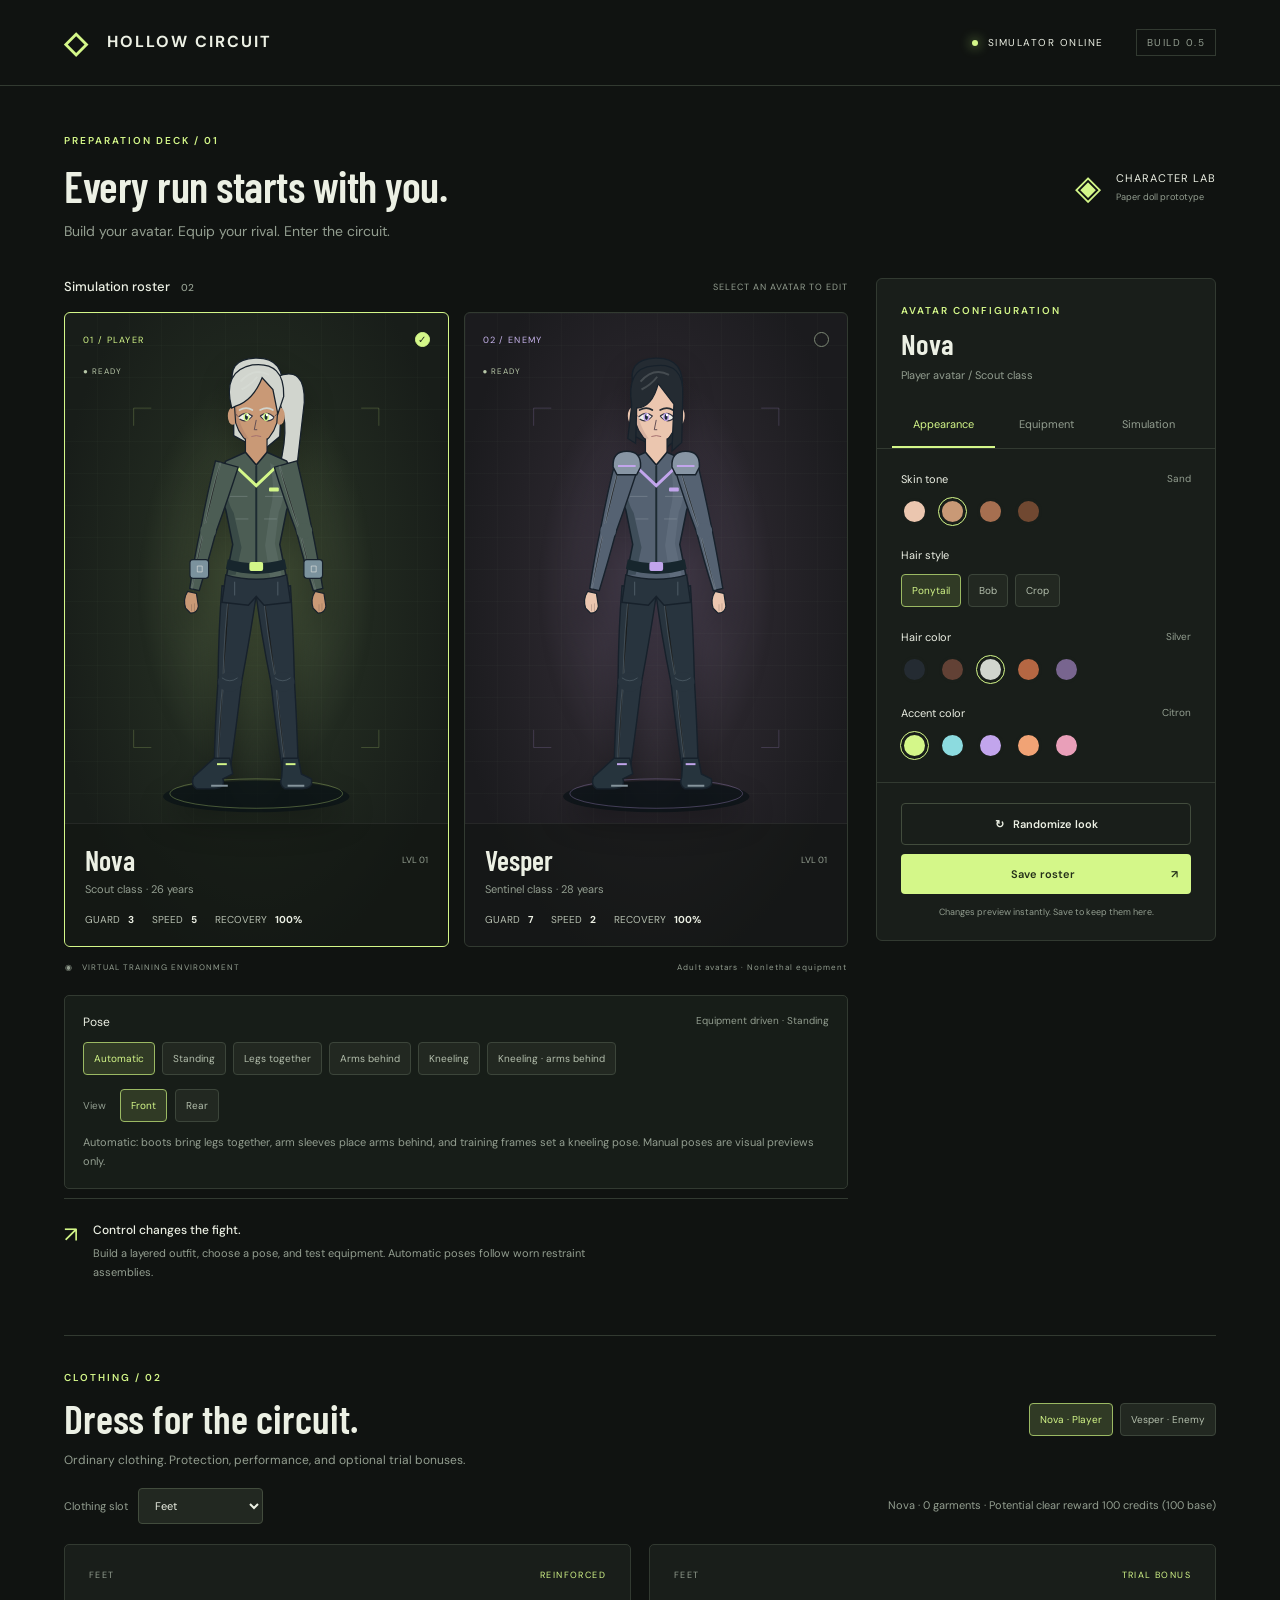
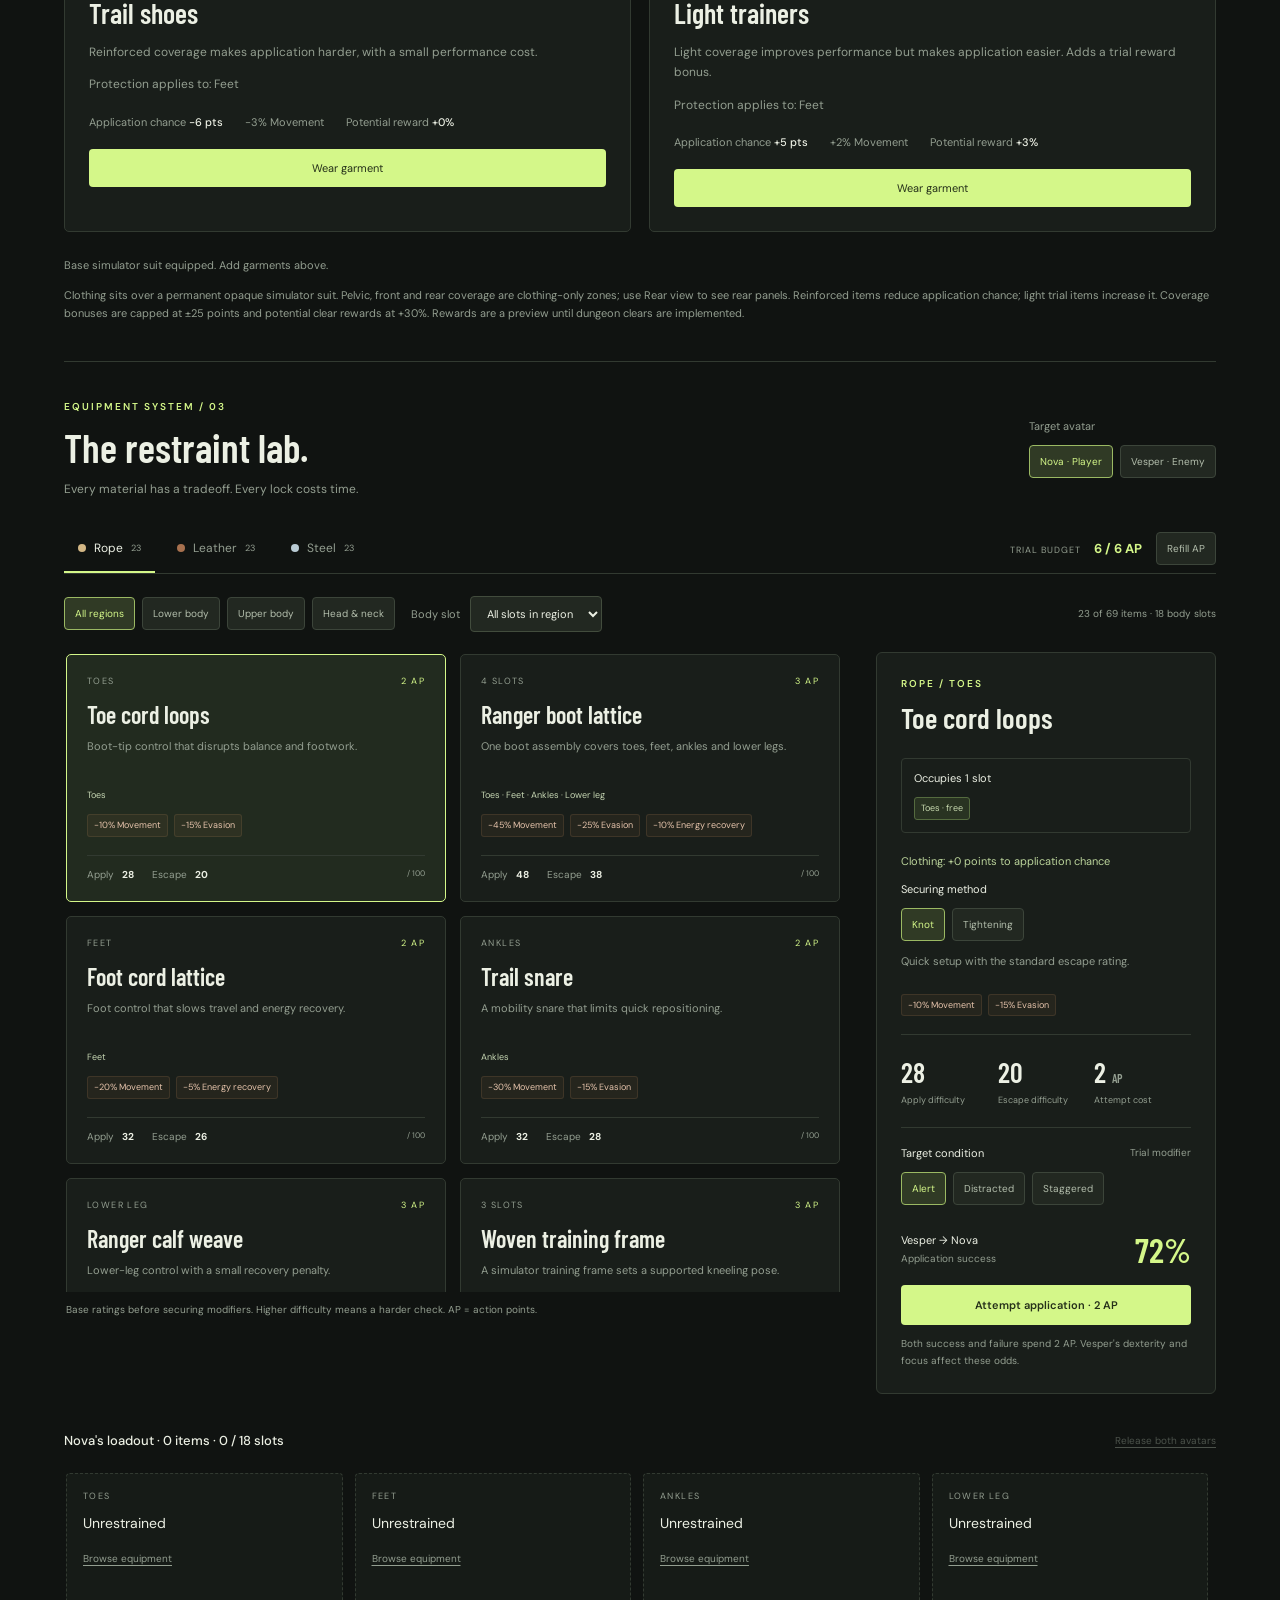
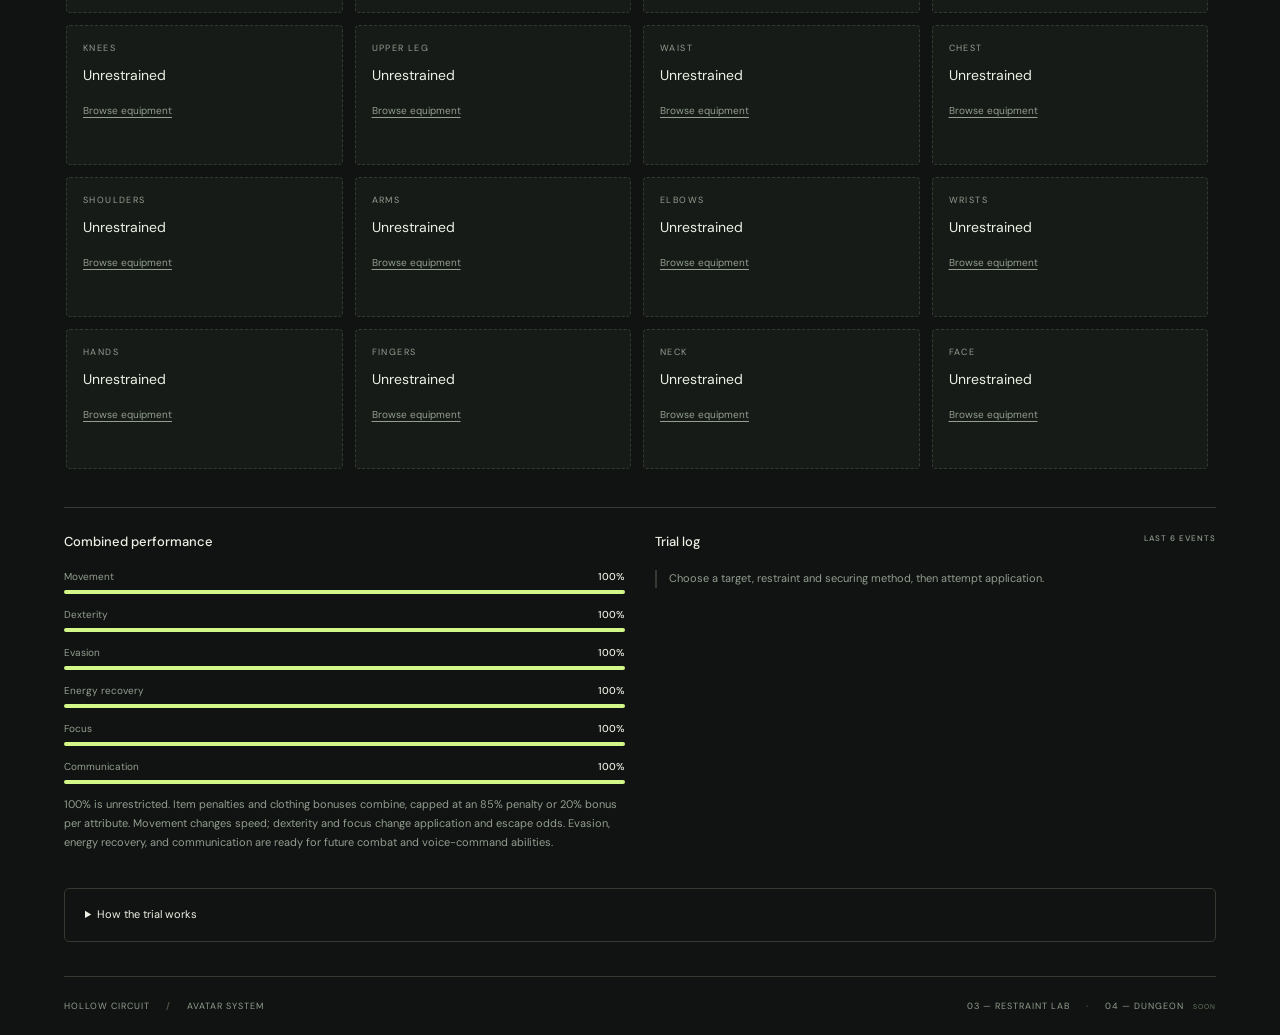
==== commit c1317f32: "Add articulated avatars, wardrobe tradeoffs, and multi-slot equipment" ====
--- a/index.html
+++ b/index.html
@@ -1,20 +1,21 @@
 <!doctype html>
 <html lang="en">
-<head><meta charset="UTF-8"><meta name="viewport" content="width=device-width, initial-scale=1"><title>Hollow Circuit · Character Lab</title><link rel="stylesheet" href="style.css"></head>
+<head><meta charset="UTF-8"><meta name="viewport" content="width=device-width, initial-scale=1"><title>Hollow Circuit · Character Lab</title><link rel="stylesheet" href="style.css?v=0.5"></head>
 <body>
-<header><a class="brand" href="./"><span class="brand-mark">◇</span> HOLLOW CIRCUIT</a><div class="header-right"><span class="live-dot"></span> SIMULATOR ONLINE <span class="version">BUILD 0.3</span></div></header>
+<header><a class="brand" href="./"><span class="brand-mark">◇</span> HOLLOW CIRCUIT</a><div class="header-right"><span class="live-dot"></span> SIMULATOR ONLINE <span class="version">BUILD 0.5</span></div></header>
 <main>
 <section class="intro"><div><div class="eyebrow">PREPARATION DECK / 01</div><h1>Every run starts with you.</h1><p>Build your avatar. Equip your rival. Enter the circuit.</p></div><div class="mode-badge"><span>◈</span><div>CHARACTER LAB<small>Paper doll prototype</small></div></div></section>
-<div class="workspace"><section class="stage-section"><div class="section-heading"><h2>Simulation roster <span>02</span></h2><span>SELECT AN AVATAR TO EDIT</span></div><div id="roster" class="roster"></div><div class="stage-footer"><span>◉ &nbsp; VIRTUAL TRAINING ENVIRONMENT</span><span>Adult avatars · Nonlethal equipment</span></div><div class="note"><span>↗</span><div><strong>Control changes the fight.</strong><p>Test 54 restraints across 18 body slots in the lab below. Mix materials, compare securing methods, and see debuffs update on either avatar.</p></div></div></section>
+<div class="workspace"><section class="stage-section"><div class="section-heading"><h2>Simulation roster <span>02</span></h2><span>SELECT AN AVATAR TO EDIT</span></div><div id="roster" class="roster"></div><div class="stage-footer"><span>◉ &nbsp; VIRTUAL TRAINING ENVIRONMENT</span><span>Adult avatars · Nonlethal equipment</span></div><div id="pose-controls" class="pose-controls"></div><div class="note"><span>↗</span><div><strong>Control changes the fight.</strong><p>Build a layered outfit, choose a pose, and test equipment. Automatic poses follow worn restraint assemblies.</p></div></div></section>
 <aside class="editor"><div class="editor-head"><div class="eyebrow">AVATAR CONFIGURATION</div><h2 id="editor-title"></h2><span id="editor-role"></span></div><div class="tabs" role="tablist" aria-label="Configuration"><button role="tab" data-tab="appearance">Appearance</button><button role="tab" data-tab="equipment">Equipment</button><button role="tab" data-tab="simulation">Simulation</button></div><div id="controls"></div><div class="editor-actions"><button id="randomize" class="secondary">↻ &nbsp; Randomize look</button><button id="save" class="primary">Save roster <span>↗</span></button><p id="save-status" role="status">Changes preview instantly. Save to keep them here.</p></div></aside></div>
+<section id="wardrobe" class="wardrobe" aria-labelledby="wardrobe-heading"><div class="lab-header"><div><div class="eyebrow">CLOTHING / 02</div><h2 id="wardrobe-heading">Dress for the circuit.</h2><p>Ordinary clothing. Protection, performance, and optional trial bonuses.</p></div><div id="wardrobe-targets" class="choices"></div></div><div class="wardrobe-toolbar"><label class="slot-picker" for="clothing-slot">Clothing slot <select id="clothing-slot"></select></label><span id="wardrobe-summary"></span></div><div id="clothing-catalog" class="clothing-catalog"></div><div id="clothing-loadout" class="clothing-loadout"></div><p class="helper">Clothing sits over a permanent opaque simulator suit. Pelvic, front and rear coverage are clothing-only zones; use Rear view to see rear panels. Reinforced items reduce application chance; light trial items increase it. Coverage bonuses are capped at ±25 points and potential clear rewards at +30%. Rewards are a preview until dungeon clears are implemented.</p></section>
 <section id="restraint-lab" class="restraint-lab" aria-labelledby="lab-heading">
- <div class="lab-header"><div><div class="eyebrow">EQUIPMENT SYSTEM / 02</div><h2 id="lab-heading">The restraint lab.</h2><p>Every material has a tradeoff. Every lock costs time.</p></div><div class="target-picker"><span class="control-label">Target avatar</span><div class="choices" id="lab-targets"></div></div></div>
+ <div class="lab-header"><div><div class="eyebrow">EQUIPMENT SYSTEM / 03</div><h2 id="lab-heading">The restraint lab.</h2><p>Every material has a tradeoff. Every lock costs time.</p></div><div class="target-picker"><span class="control-label">Target avatar</span><div class="choices" id="lab-targets"></div></div></div>
  <div class="lab-toolbar"><div id="material-tabs" class="material-tabs" aria-label="Restraint material"></div><div class="budget"><span>TRIAL BUDGET <b id="trial-budget">6 / 6 AP</b></span><button class="choice" data-action="refill">Refill AP</button></div></div>
  <div id="catalog-filters" class="catalog-filters"><div class="choices" id="region-filters" aria-label="Body region"></div><label class="slot-picker" for="slot-filter">Body slot <select id="slot-filter"></select></label><span id="catalog-count" role="status"></span></div>
  <div class="lab-grid"><div><div id="restraint-catalog" class="restraint-catalog"></div><p class="catalog-caption">Base ratings before securing modifiers. Higher difficulty means a harder check. AP = action points.</p></div><aside id="restraint-detail" class="restraint-detail" aria-label="Restraint details"></aside></div>
  <div class="loadout-heading"><h3 id="loadout-title">Active restraints</h3><button id="release-all" class="release-button" data-action="release-all">Release both avatars</button></div><div id="active-restraints" class="active-restraints"></div>
- <div class="lab-results"><section><h3>Combined performance</h3><div id="aggregate-effects"></div><p class="helper">100% is unrestricted. Penalties add, capped at 85% per attribute. Movement changes speed; dexterity and focus change application and escape odds. Evasion, energy recovery, and communication are ready for future combat and voice-command abilities.</p></section><section><h3>Trial log <span>LAST 6 EVENTS</span></h3><ol id="trial-log" aria-live="polite" aria-relevant="additions text"></ol></section></div>
- <details class="lab-rules"><summary>How the trial works</summary><p>The other avatar applies equipment to your selected target. One item fits each of 18 slots. Paired slots cover both sides of the body; face, mouth, head and neck are separate equipment layers. Switching targets keeps both loadouts. Actions share a six-point lab budget; failed attempts also cost AP. Refill AP starts a fresh budget without removing equipment. Release is a free lab override, separate from the probabilistic escape action.</p><p>Application chance = 100 − application difficulty + target condition bonus − 40% of the applying avatar's dexterity penalty − 20% of their focus penalty (rounded, limited to 5–95%). Distracted adds 15; staggered adds 30. Escape chance = 100 − escape difficulty − 25% of the restrained avatar's dexterity penalty − 15% of their focus penalty (rounded, limited to 5–90%). An escape attempt costs 2 AP. A roll from 1–100 succeeds at or below the displayed chance.</p><p>Securing methods add to base difficulty, escape difficulty, cost, and debuffs. These are fictional game ratings. Full combat, energy consumption, and elimination are not implemented yet. Use Save roster above to keep both loadouts; trial AP, conditions and log reset on reload.</p></details>
+ <div class="lab-results"><section><h3>Combined performance</h3><div id="aggregate-effects"></div><p class="helper">100% is unrestricted. Item penalties and clothing bonuses combine, capped at an 85% penalty or 20% bonus per attribute. Movement changes speed; dexterity and focus change application and escape odds. Evasion, energy recovery, and communication are ready for future combat and voice-command abilities.</p></section><section><h3>Trial log <span>LAST 6 EVENTS</span></h3><ol id="trial-log" aria-live="polite" aria-relevant="additions text"></ol></section></div>
+ <details class="lab-rules"><summary>How the trial works</summary><p>The other avatar applies equipment to your selected target. There are 18 slots, including feet separately from toes and ankles. Some items occupy several slots; every covered slot must be free. An item applies its modifiers once, regardless of coverage. Escape or release removes the whole item. Paired slots cover both sides of the body; face, mouth, head and neck are separate equipment layers. Switching targets keeps both loadouts. Actions share a six-point lab budget; failed attempts also cost AP. Refill AP starts a fresh budget without removing equipment. Release is a free lab override, separate from the probabilistic escape action.</p><p>Application chance = 100 − application difficulty + target condition bonus − 40% of the applying avatar's dexterity penalty − 20% of their focus penalty − target clothing protection (rounded, limited to 5–95%). Distracted adds 15; staggered adds 30. Escape chance = 100 − escape difficulty − 25% of the restrained avatar's dexterity penalty − 15% of their focus penalty (rounded, limited to 5–90%). An escape attempt costs 2 AP. A roll from 1–100 succeeds at or below the displayed chance.</p><p>Securing methods add to base difficulty, escape difficulty, cost, and debuffs. These are fictional game ratings. Full combat, energy consumption, and elimination are not implemented yet. Use Save roster above to keep both loadouts; trial AP, conditions and log reset on reload.</p></details>
 </section>
-<footer><span>HOLLOW CIRCUIT <b>/</b> AVATAR SYSTEM</span><span>02 — RESTRAINT LAB <b>·</b> 03 — DUNGEON <span class="soon">SOON</span></span></footer>
-</main><script src="restraints.js"></script><script src="app.js"></script></body></html>
+<footer><span>HOLLOW CIRCUIT <b>/</b> AVATAR SYSTEM</span><span>03 — RESTRAINT LAB <b>·</b> 04 — DUNGEON <span class="soon">SOON</span></span></footer>
+</main><script src="wardrobe.js?v=0.5"></script><script src="restraints.js?v=0.5"></script><script src="avatar.js?v=0.5"></script><script src="app.js?v=0.5"></script></body></html>
--- a/style.css
+++ b/style.css
@@ -5,3 +5,6 @@
 /* Expanded body-slot catalog */
 .catalog-filters{display:flex;align-items:center;flex-wrap:wrap;gap:16px;margin:0 0 20px;scroll-margin-top:20px}.slot-picker{display:flex;align-items:center;gap:10px;font-size:11px;color:var(--muted)}.slot-picker select{max-width:100%;background:#222821;color:var(--ink);border:1px solid #424c3d;padding:9px 12px;border-radius:4px;font:inherit}.slot-picker select:focus-visible{outline:2px solid var(--lime);outline-offset:3px}#catalog-count{font-size:10px;color:var(--muted);margin-left:auto}.restraint-catalog{max-height:640px;overflow-y:auto;scrollbar-color:#59684d #191e1a;padding:2px 8px 2px 2px;align-content:start}.restraint-card{min-width:0}.active-restraints{max-height:610px;overflow-y:auto;padding:2px 8px 2px 2px;scrollbar-color:#59684d #191e1a}.loadout-slot .release-button{text-align:left}.loadout-slot.empty{min-height:140px}@media(max-width:760px){.catalog-filters{gap:12px}.catalog-filters>.choices{width:100%}#catalog-count{margin-left:0}.restraint-catalog{max-height:510px}.active-restraints{max-height:490px}.slot-picker{flex-wrap:wrap}.loadout-heading{align-items:flex-start}.loadout-heading h3{line-height:1.7}}@media(max-width:420px){.catalog-filters .choice{font-size:9px;padding:8px}.catalog-filters .choices{gap:5px}}
 .restraint-card:only-child{grid-column:1/-1}
+.coverage-panel{border:1px solid var(--line);padding:12px;border-radius:4px;margin-bottom:20px}.coverage-chips{display:flex;flex-wrap:wrap;gap:6px}.coverage-chip{font-size:9px;line-height:1.5;border:1px solid #556b3f;background:#293322;color:#c6d8ae;padding:4px 6px;border-radius:3px}.coverage-chip.blocked{border-color:#93614c;color:#edc3ad;background:#382b25}.coverage-panel .helper{font-size:10px;margin-bottom:0}.coverage-summary{color:#c5d5b2;font-size:9px;line-height:1.6;margin:0 0 12px}.linked-note{font-size:9px;color:var(--lime);line-height:1.6}
+/* Wardrobe and articulated-avatar controls */
+.doll-wrap{height:510px}.pose-controls{border:1px solid var(--line);padding:18px;border-radius:5px;margin-top:8px;background:#171d18}.pose-controls .control-label{font-size:12px}.pose-controls .helper{margin-bottom:0}.view-controls{display:flex;align-items:center;gap:8px;margin-top:14px}.view-controls>span{font-size:10px;color:var(--muted);margin-right:6px}.wardrobe{border-top:1px solid var(--line);padding-top:35px;margin-top:32px}.wardrobe-toolbar{display:flex;align-items:center;justify-content:space-between;gap:20px;margin-bottom:20px}#wardrobe-summary{font-size:11px;color:var(--muted);line-height:1.8}.clothing-catalog{display:grid;grid-template-columns:1fr 1fr;gap:18px}.wear-card{padding:24px;border:1px solid var(--line);border-radius:5px;background:var(--panel)}.wear-card.equipped{border-color:var(--lime)}.wear-card h3{font:600 28px 'Barlow Condensed',sans-serif;margin:15px 0 10px}.wear-card p{font-size:12px;color:var(--muted);line-height:1.7}.wear-stats{display:flex;flex-wrap:wrap;gap:10px 22px;font-size:11px;margin:20px 0;color:var(--muted)}.wear-stats b{color:var(--ink);font-weight:500}.wear-card>button{padding:12px 18px;border-radius:4px;font-size:11px;width:100%;margin:0}.clothing-loadout{margin-top:24px}.clothing-impact{font-size:11px;line-height:1.6;color:#bbd49b}.wardrobe .lab-header{margin-bottom:20px}@media(max-width:1000px){.doll-wrap{height:420px}}@media(max-width:760px){.doll-wrap{height:400px}.wardrobe-toolbar{flex-direction:column;align-items:flex-start;gap:12px}.wear-card{padding:17px}.wear-card h3{font-size:25px}.wear-stats{flex-direction:column;gap:10px}.pose-controls{padding:14px}.pose-controls .control-label{flex-wrap:wrap;gap:6px}}@media(max-width:420px){.doll-wrap{height:330px}.clothing-catalog{grid-template-columns:1fr}.pose-controls .choice{font-size:9px;padding:9px}.pose-controls .control-label small{font-size:9px}}
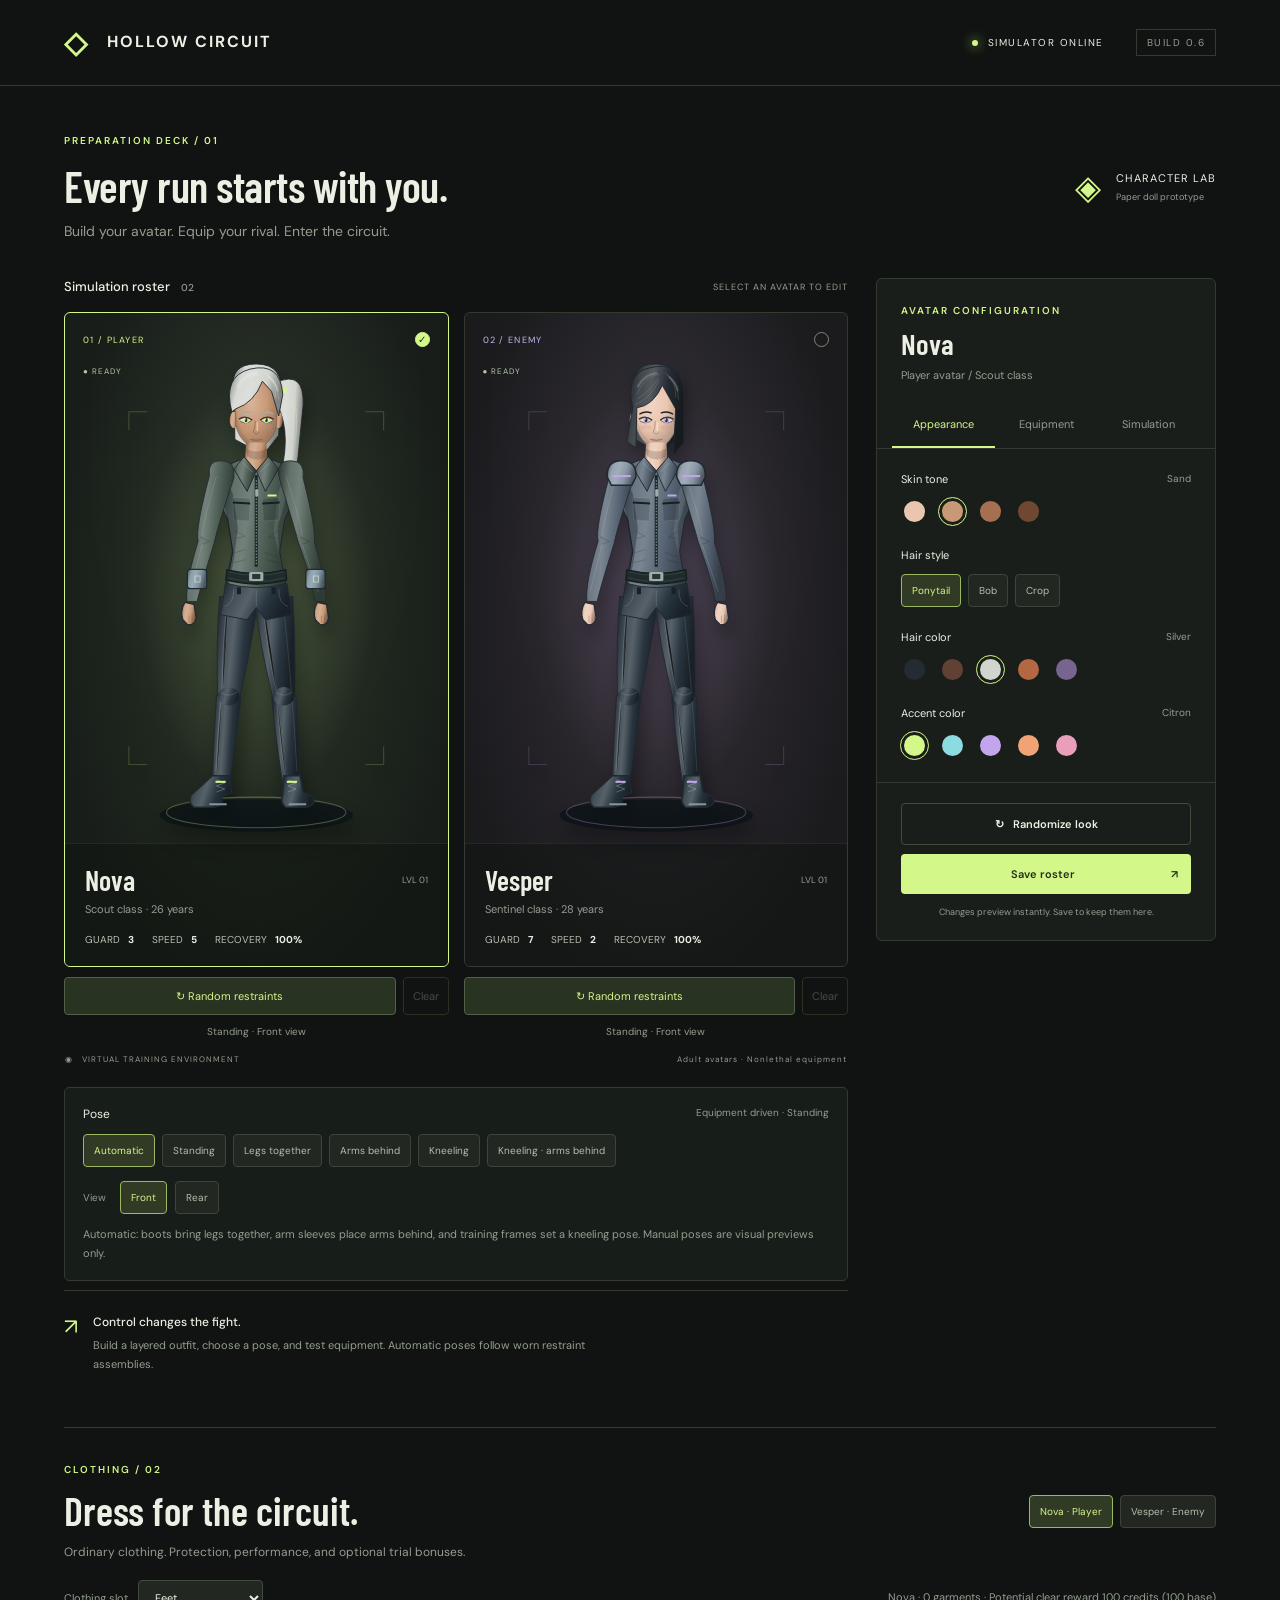
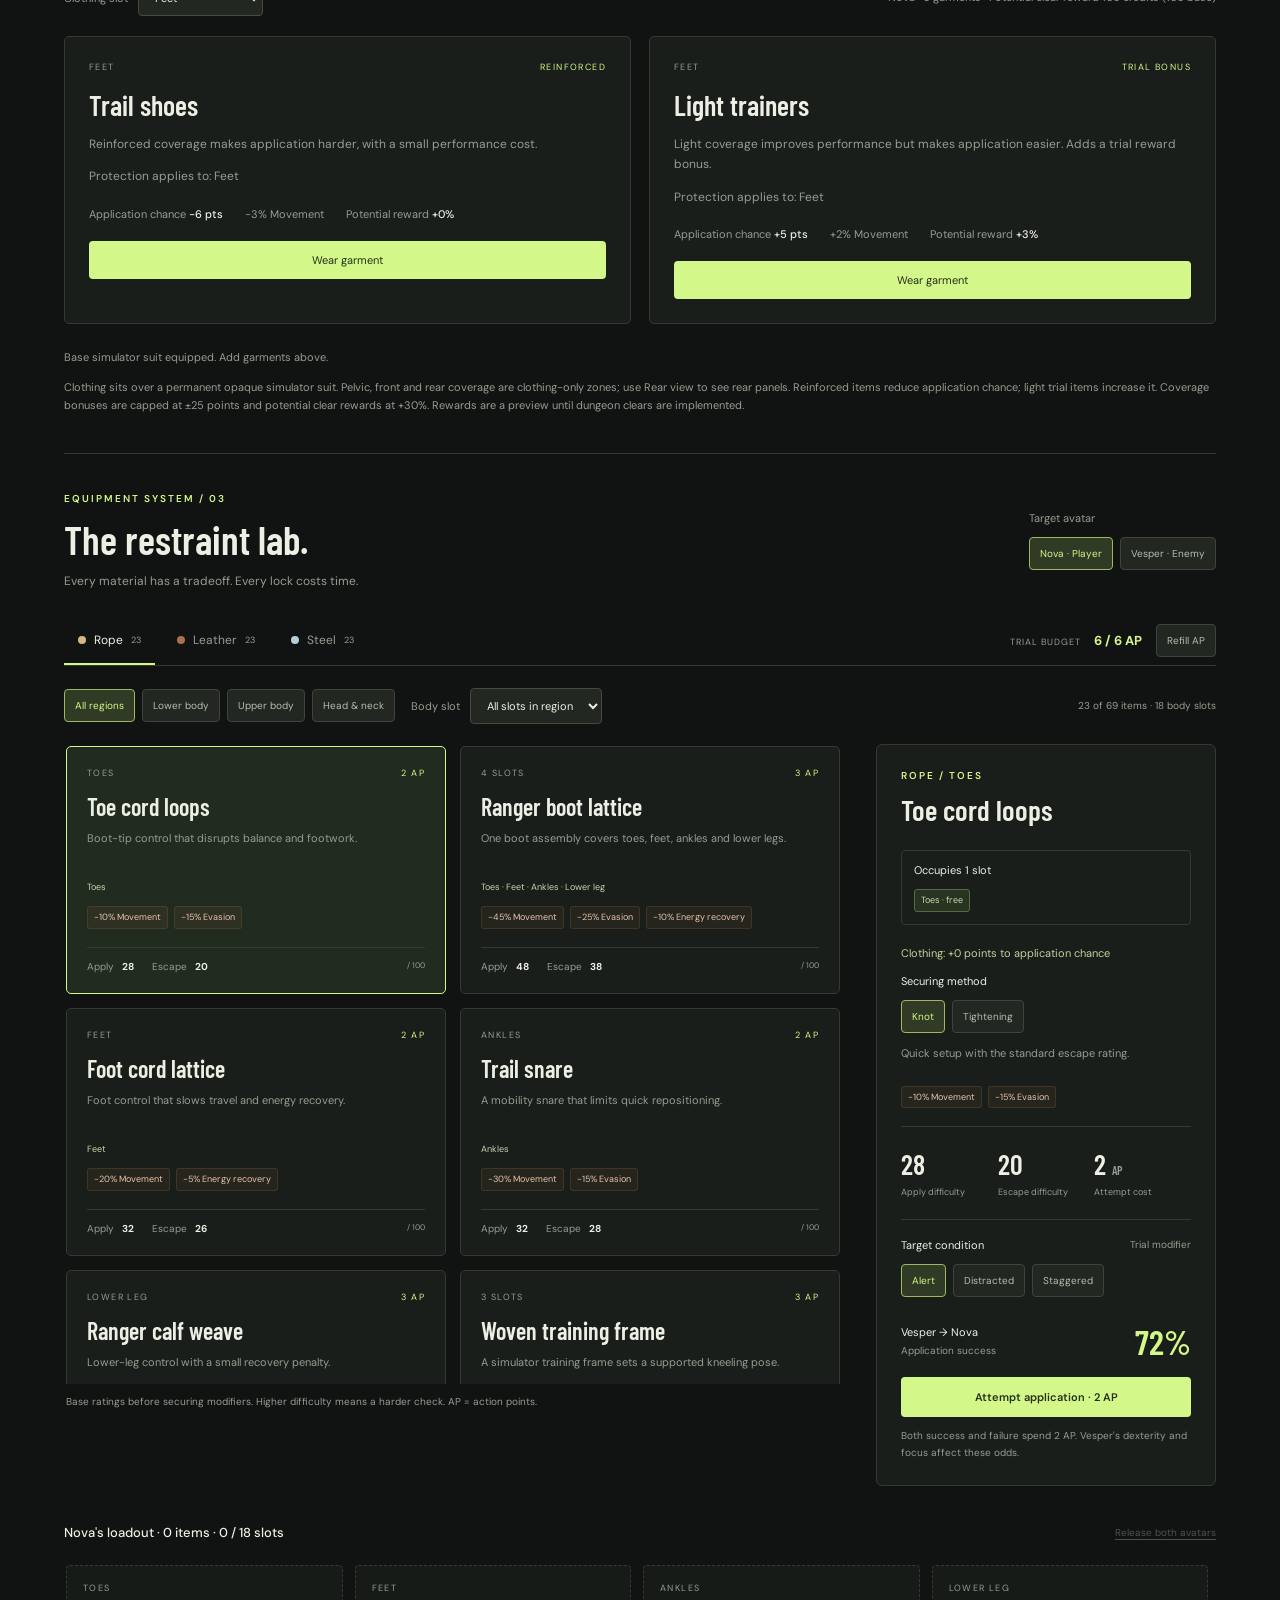
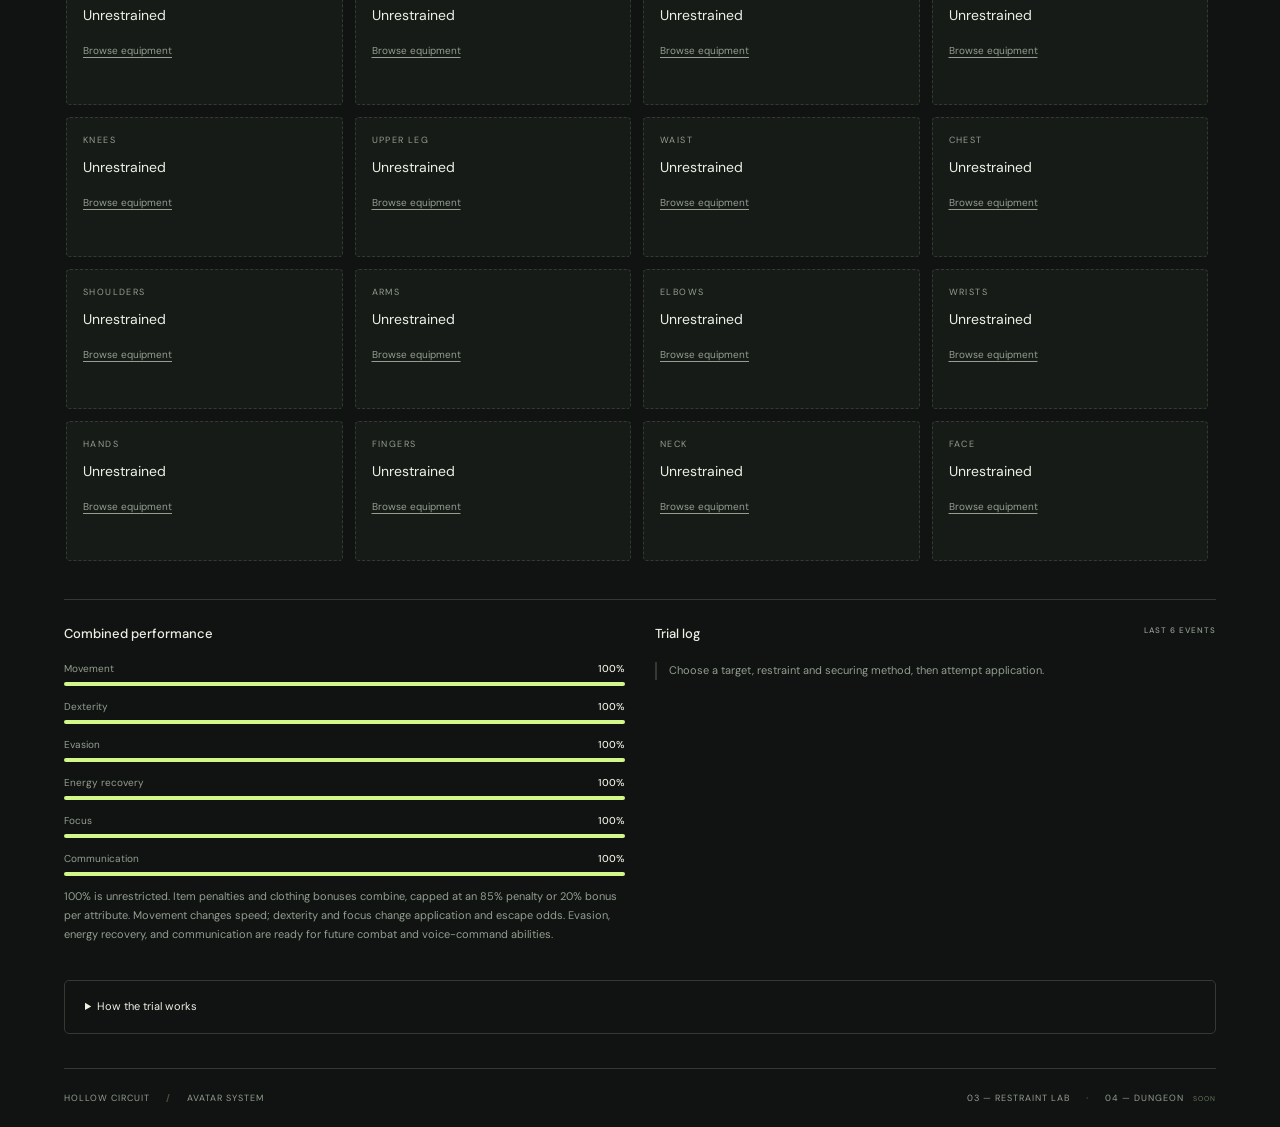
==== commit 171b23b4: "Refine avatar shading and add random restraint previews" ====
--- a/index.html
+++ b/index.html
@@ -1,8 +1,8 @@
 <!doctype html>
 <html lang="en">
-<head><meta charset="UTF-8"><meta name="viewport" content="width=device-width, initial-scale=1"><title>Hollow Circuit · Character Lab</title><link rel="stylesheet" href="style.css?v=0.5"></head>
+<head><meta charset="UTF-8"><meta name="viewport" content="width=device-width, initial-scale=1"><title>Hollow Circuit · Character Lab</title><link rel="stylesheet" href="style.css?v=0.6"></head>
 <body>
-<header><a class="brand" href="./"><span class="brand-mark">◇</span> HOLLOW CIRCUIT</a><div class="header-right"><span class="live-dot"></span> SIMULATOR ONLINE <span class="version">BUILD 0.5</span></div></header>
+<header><a class="brand" href="./"><span class="brand-mark">◇</span> HOLLOW CIRCUIT</a><div class="header-right"><span class="live-dot"></span> SIMULATOR ONLINE <span class="version">BUILD 0.6</span></div></header>
 <main>
 <section class="intro"><div><div class="eyebrow">PREPARATION DECK / 01</div><h1>Every run starts with you.</h1><p>Build your avatar. Equip your rival. Enter the circuit.</p></div><div class="mode-badge"><span>◈</span><div>CHARACTER LAB<small>Paper doll prototype</small></div></div></section>
 <div class="workspace"><section class="stage-section"><div class="section-heading"><h2>Simulation roster <span>02</span></h2><span>SELECT AN AVATAR TO EDIT</span></div><div id="roster" class="roster"></div><div class="stage-footer"><span>◉ &nbsp; VIRTUAL TRAINING ENVIRONMENT</span><span>Adult avatars · Nonlethal equipment</span></div><div id="pose-controls" class="pose-controls"></div><div class="note"><span>↗</span><div><strong>Control changes the fight.</strong><p>Build a layered outfit, choose a pose, and test equipment. Automatic poses follow worn restraint assemblies.</p></div></div></section>
@@ -18,4 +18,4 @@
  <details class="lab-rules"><summary>How the trial works</summary><p>The other avatar applies equipment to your selected target. There are 18 slots, including feet separately from toes and ankles. Some items occupy several slots; every covered slot must be free. An item applies its modifiers once, regardless of coverage. Escape or release removes the whole item. Paired slots cover both sides of the body; face, mouth, head and neck are separate equipment layers. Switching targets keeps both loadouts. Actions share a six-point lab budget; failed attempts also cost AP. Refill AP starts a fresh budget without removing equipment. Release is a free lab override, separate from the probabilistic escape action.</p><p>Application chance = 100 − application difficulty + target condition bonus − 40% of the applying avatar's dexterity penalty − 20% of their focus penalty − target clothing protection (rounded, limited to 5–95%). Distracted adds 15; staggered adds 30. Escape chance = 100 − escape difficulty − 25% of the restrained avatar's dexterity penalty − 15% of their focus penalty (rounded, limited to 5–90%). An escape attempt costs 2 AP. A roll from 1–100 succeeds at or below the displayed chance.</p><p>Securing methods add to base difficulty, escape difficulty, cost, and debuffs. These are fictional game ratings. Full combat, energy consumption, and elimination are not implemented yet. Use Save roster above to keep both loadouts; trial AP, conditions and log reset on reload.</p></details>
 </section>
 <footer><span>HOLLOW CIRCUIT <b>/</b> AVATAR SYSTEM</span><span>03 — RESTRAINT LAB <b>·</b> 04 — DUNGEON <span class="soon">SOON</span></span></footer>
-</main><script src="wardrobe.js?v=0.5"></script><script src="restraints.js?v=0.5"></script><script src="avatar.js?v=0.5"></script><script src="app.js?v=0.5"></script></body></html>
+</main><script src="wardrobe.js?v=0.6"></script><script src="restraints.js?v=0.6"></script><script src="avatar.js?v=0.6"></script><script src="app.js?v=0.6"></script></body></html>
--- a/style.css
+++ b/style.css
@@ -8,3 +8,6 @@
 .coverage-panel{border:1px solid var(--line);padding:12px;border-radius:4px;margin-bottom:20px}.coverage-chips{display:flex;flex-wrap:wrap;gap:6px}.coverage-chip{font-size:9px;line-height:1.5;border:1px solid #556b3f;background:#293322;color:#c6d8ae;padding:4px 6px;border-radius:3px}.coverage-chip.blocked{border-color:#93614c;color:#edc3ad;background:#382b25}.coverage-panel .helper{font-size:10px;margin-bottom:0}.coverage-summary{color:#c5d5b2;font-size:9px;line-height:1.6;margin:0 0 12px}.linked-note{font-size:9px;color:var(--lime);line-height:1.6}
 /* Wardrobe and articulated-avatar controls */
 .doll-wrap{height:510px}.pose-controls{border:1px solid var(--line);padding:18px;border-radius:5px;margin-top:8px;background:#171d18}.pose-controls .control-label{font-size:12px}.pose-controls .helper{margin-bottom:0}.view-controls{display:flex;align-items:center;gap:8px;margin-top:14px}.view-controls>span{font-size:10px;color:var(--muted);margin-right:6px}.wardrobe{border-top:1px solid var(--line);padding-top:35px;margin-top:32px}.wardrobe-toolbar{display:flex;align-items:center;justify-content:space-between;gap:20px;margin-bottom:20px}#wardrobe-summary{font-size:11px;color:var(--muted);line-height:1.8}.clothing-catalog{display:grid;grid-template-columns:1fr 1fr;gap:18px}.wear-card{padding:24px;border:1px solid var(--line);border-radius:5px;background:var(--panel)}.wear-card.equipped{border-color:var(--lime)}.wear-card h3{font:600 28px 'Barlow Condensed',sans-serif;margin:15px 0 10px}.wear-card p{font-size:12px;color:var(--muted);line-height:1.7}.wear-stats{display:flex;flex-wrap:wrap;gap:10px 22px;font-size:11px;margin:20px 0;color:var(--muted)}.wear-stats b{color:var(--ink);font-weight:500}.wear-card>button{padding:12px 18px;border-radius:4px;font-size:11px;width:100%;margin:0}.clothing-loadout{margin-top:24px}.clothing-impact{font-size:11px;line-height:1.6;color:#bbd49b}.wardrobe .lab-header{margin-bottom:20px}@media(max-width:1000px){.doll-wrap{height:420px}}@media(max-width:760px){.doll-wrap{height:400px}.wardrobe-toolbar{flex-direction:column;align-items:flex-start;gap:12px}.wear-card{padding:17px}.wear-card h3{font-size:25px}.wear-stats{flex-direction:column;gap:10px}.pose-controls{padding:14px}.pose-controls .control-label{flex-wrap:wrap;gap:6px}}@media(max-width:420px){.doll-wrap{height:330px}.clothing-catalog{grid-template-columns:1fr}.pose-controls .choice{font-size:9px;padding:9px}.pose-controls .control-label small{font-size:9px}}
+
+/* Studio character preview and per-avatar testing controls. */
+.character-panel{min-width:0}.doll-wrap{background-image:radial-gradient(ellipse at 50% 25%,#d5e4e60b,transparent 65%);background-size:100% 100%;height:530px}.doll-wrap svg{filter:drop-shadow(4px 12px 9px #0006)}.avatar-quick-actions{display:flex;gap:7px;margin-top:10px}.avatar-quick-actions button{border:1px solid #526146;border-radius:4px;padding:11px 9px;font-size:11px;color:var(--ink);background:#293321}.avatar-quick-actions .quick-random{flex:1;color:var(--lime)}.avatar-quick-actions button:hover{background:#35432b;border-color:var(--lime)}.avatar-quick-actions .quick-clear{background:transparent;color:var(--muted)}.avatar-quick-actions button:disabled{opacity:.4;cursor:default}.avatar-pose-caption{color:var(--muted);font-size:10px;text-align:center;margin:9px 0 0;line-height:1.5}@media(max-width:1000px){.doll-wrap{height:440px}}@media(max-width:760px){.doll-wrap{height:410px}}@media(max-width:420px){.doll-wrap{height:330px}.avatar-quick-actions{flex-wrap:wrap;gap:5px}.avatar-quick-actions button{font-size:10px;padding:10px 7px}.avatar-quick-actions .quick-random{flex-basis:100%}.avatar-quick-actions .quick-clear{width:100%}.avatar-pose-caption{font-size:9px}}
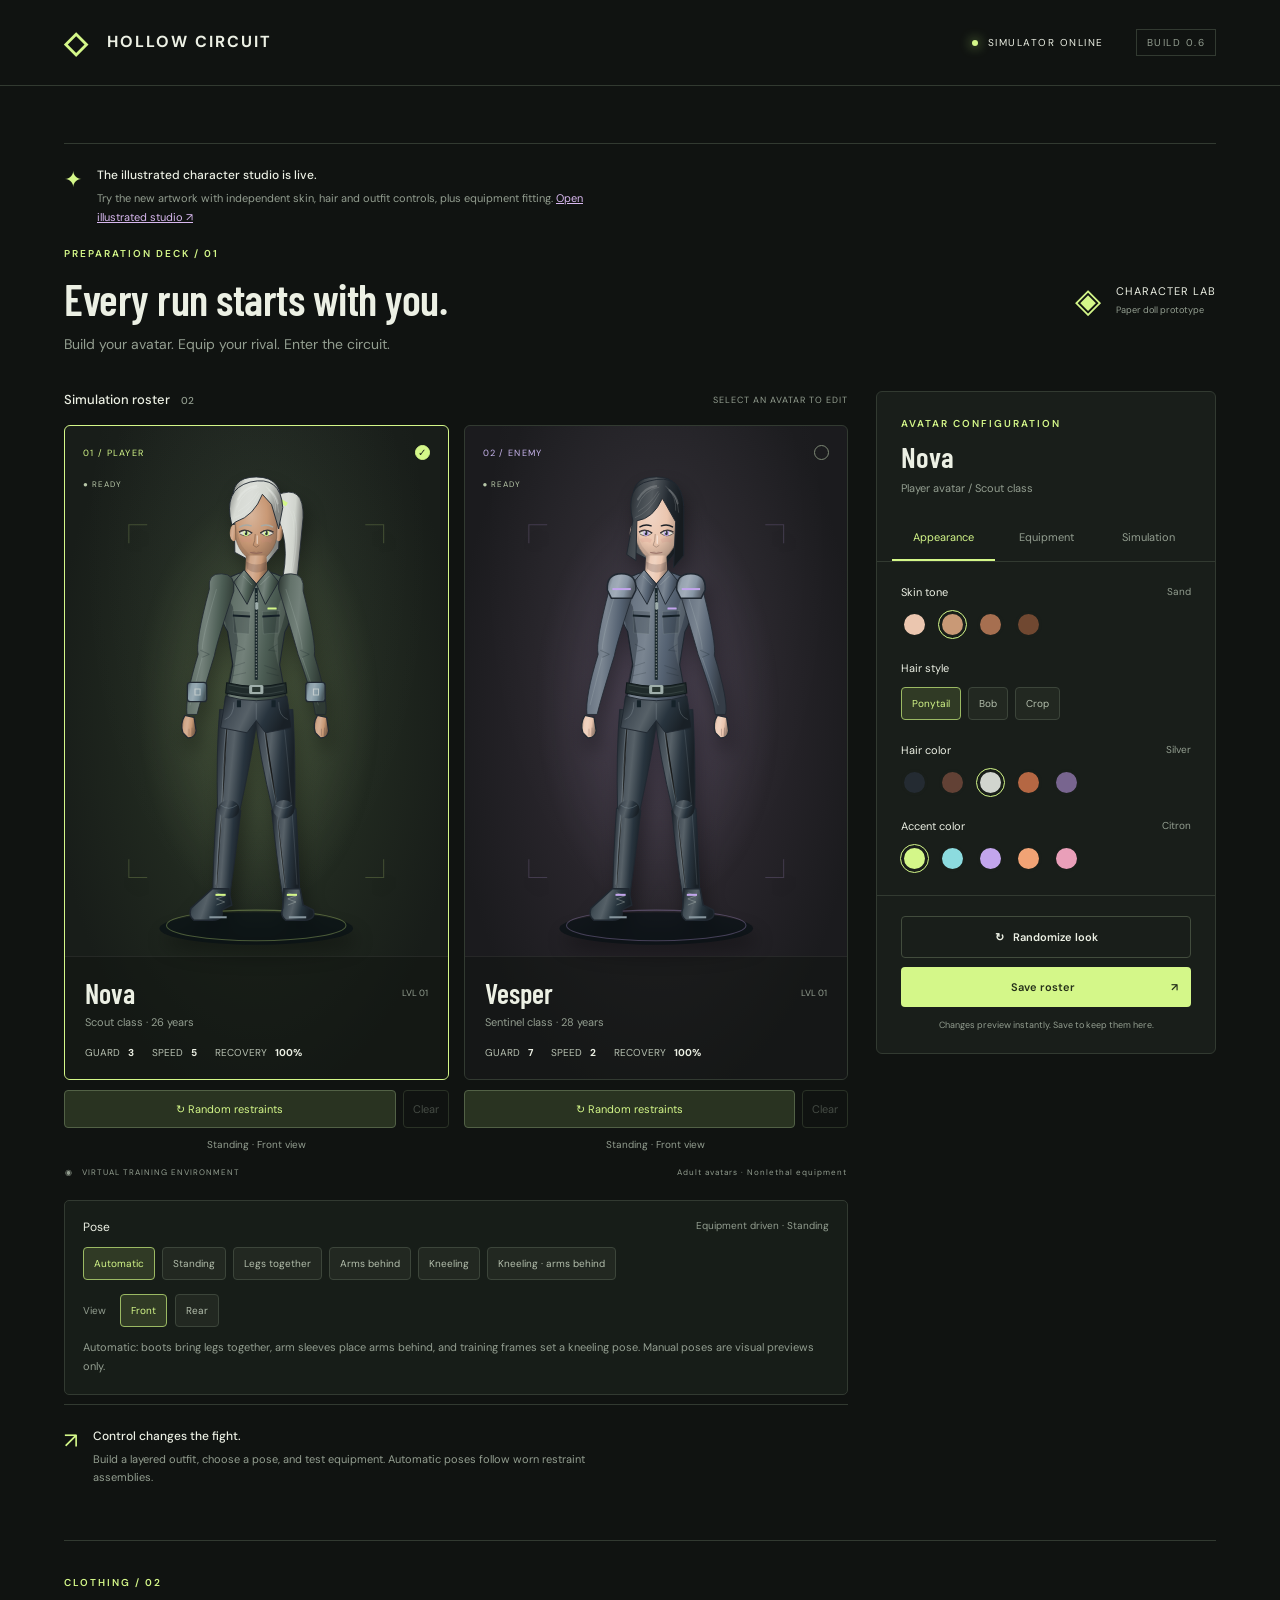
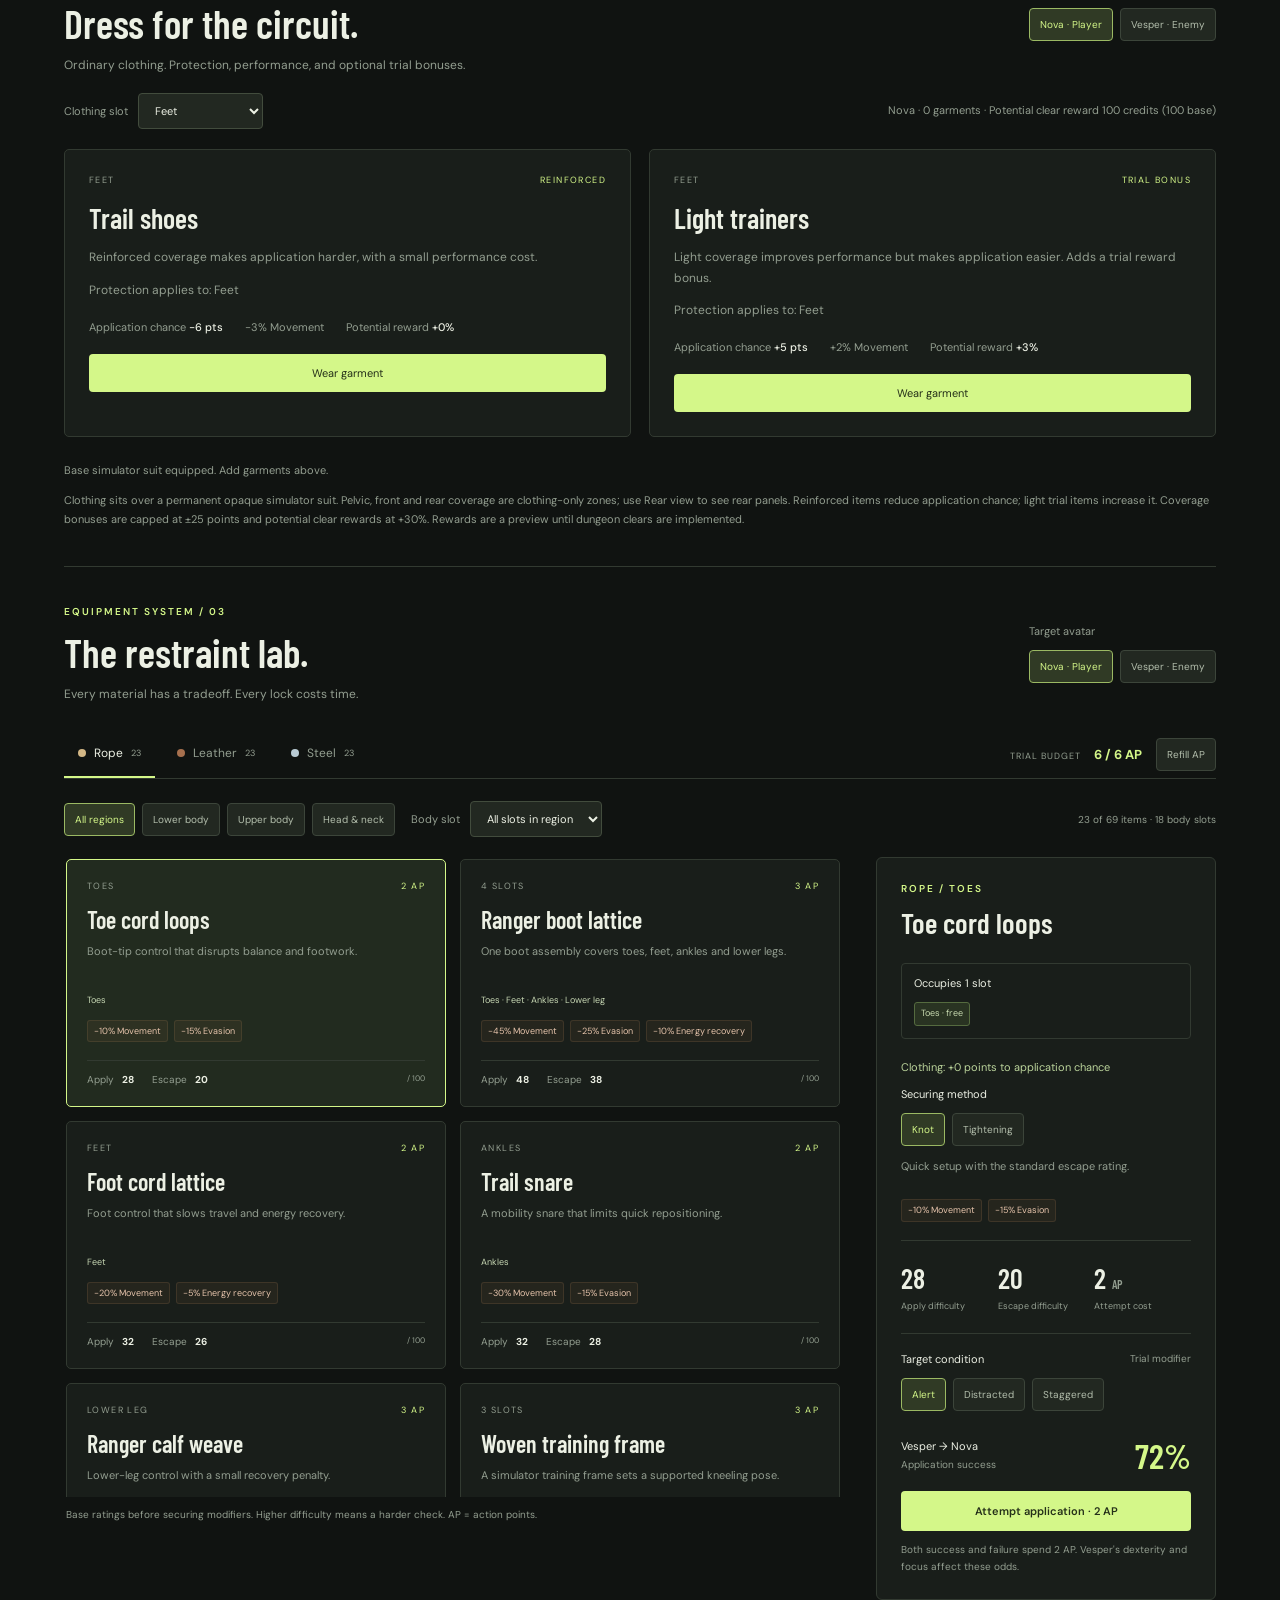
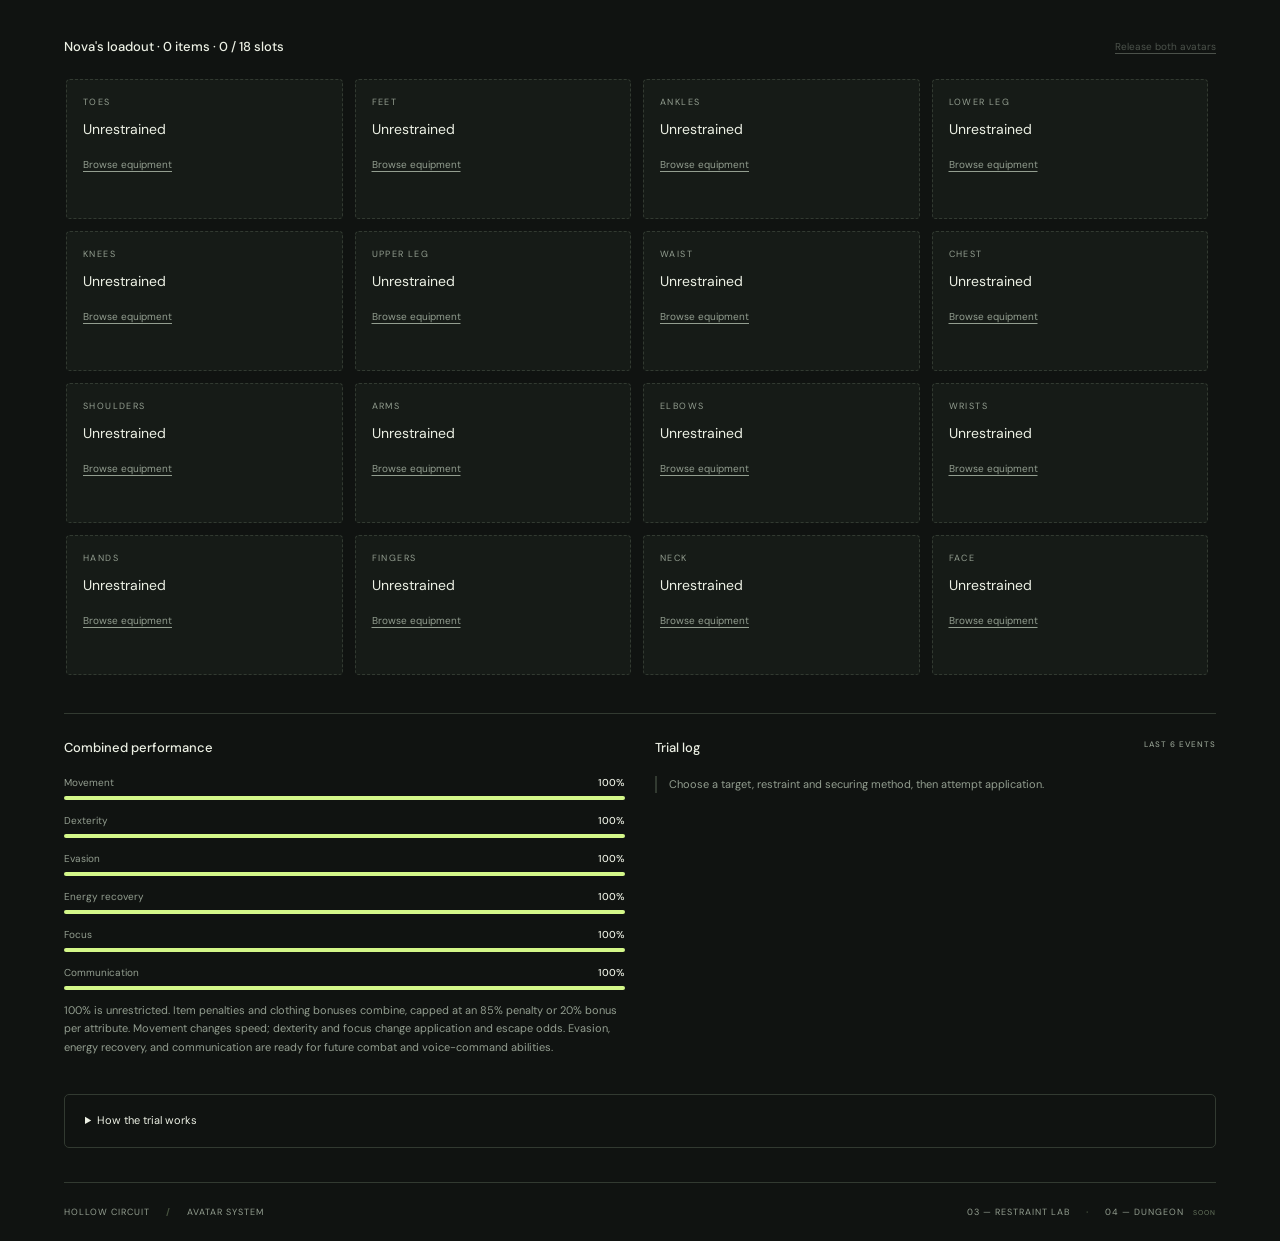
==== commit 01be2a97: "Build illustrated character studio with layered appearance and equipment" ====
--- a/index.html
+++ b/index.html
@@ -4,6 +4,7 @@
 <body>
 <header><a class="brand" href="./"><span class="brand-mark">◇</span> HOLLOW CIRCUIT</a><div class="header-right"><span class="live-dot"></span> SIMULATOR ONLINE <span class="version">BUILD 0.6</span></div></header>
 <main>
+<div class="note"><span>✦</span><div><strong>The illustrated character studio is live.</strong><p>Try the new artwork with independent skin, hair and outfit controls, plus equipment fitting. <a href="studio.html" style="color:#d8b8ef">Open illustrated studio ↗</a></p></div></div>
 <section class="intro"><div><div class="eyebrow">PREPARATION DECK / 01</div><h1>Every run starts with you.</h1><p>Build your avatar. Equip your rival. Enter the circuit.</p></div><div class="mode-badge"><span>◈</span><div>CHARACTER LAB<small>Paper doll prototype</small></div></div></section>
 <div class="workspace"><section class="stage-section"><div class="section-heading"><h2>Simulation roster <span>02</span></h2><span>SELECT AN AVATAR TO EDIT</span></div><div id="roster" class="roster"></div><div class="stage-footer"><span>◉ &nbsp; VIRTUAL TRAINING ENVIRONMENT</span><span>Adult avatars · Nonlethal equipment</span></div><div id="pose-controls" class="pose-controls"></div><div class="note"><span>↗</span><div><strong>Control changes the fight.</strong><p>Build a layered outfit, choose a pose, and test equipment. Automatic poses follow worn restraint assemblies.</p></div></div></section>
 <aside class="editor"><div class="editor-head"><div class="eyebrow">AVATAR CONFIGURATION</div><h2 id="editor-title"></h2><span id="editor-role"></span></div><div class="tabs" role="tablist" aria-label="Configuration"><button role="tab" data-tab="appearance">Appearance</button><button role="tab" data-tab="equipment">Equipment</button><button role="tab" data-tab="simulation">Simulation</button></div><div id="controls"></div><div class="editor-actions"><button id="randomize" class="secondary">↻ &nbsp; Randomize look</button><button id="save" class="primary">Save roster <span>↗</span></button><p id="save-status" role="status">Changes preview instantly. Save to keep them here.</p></div></aside></div>
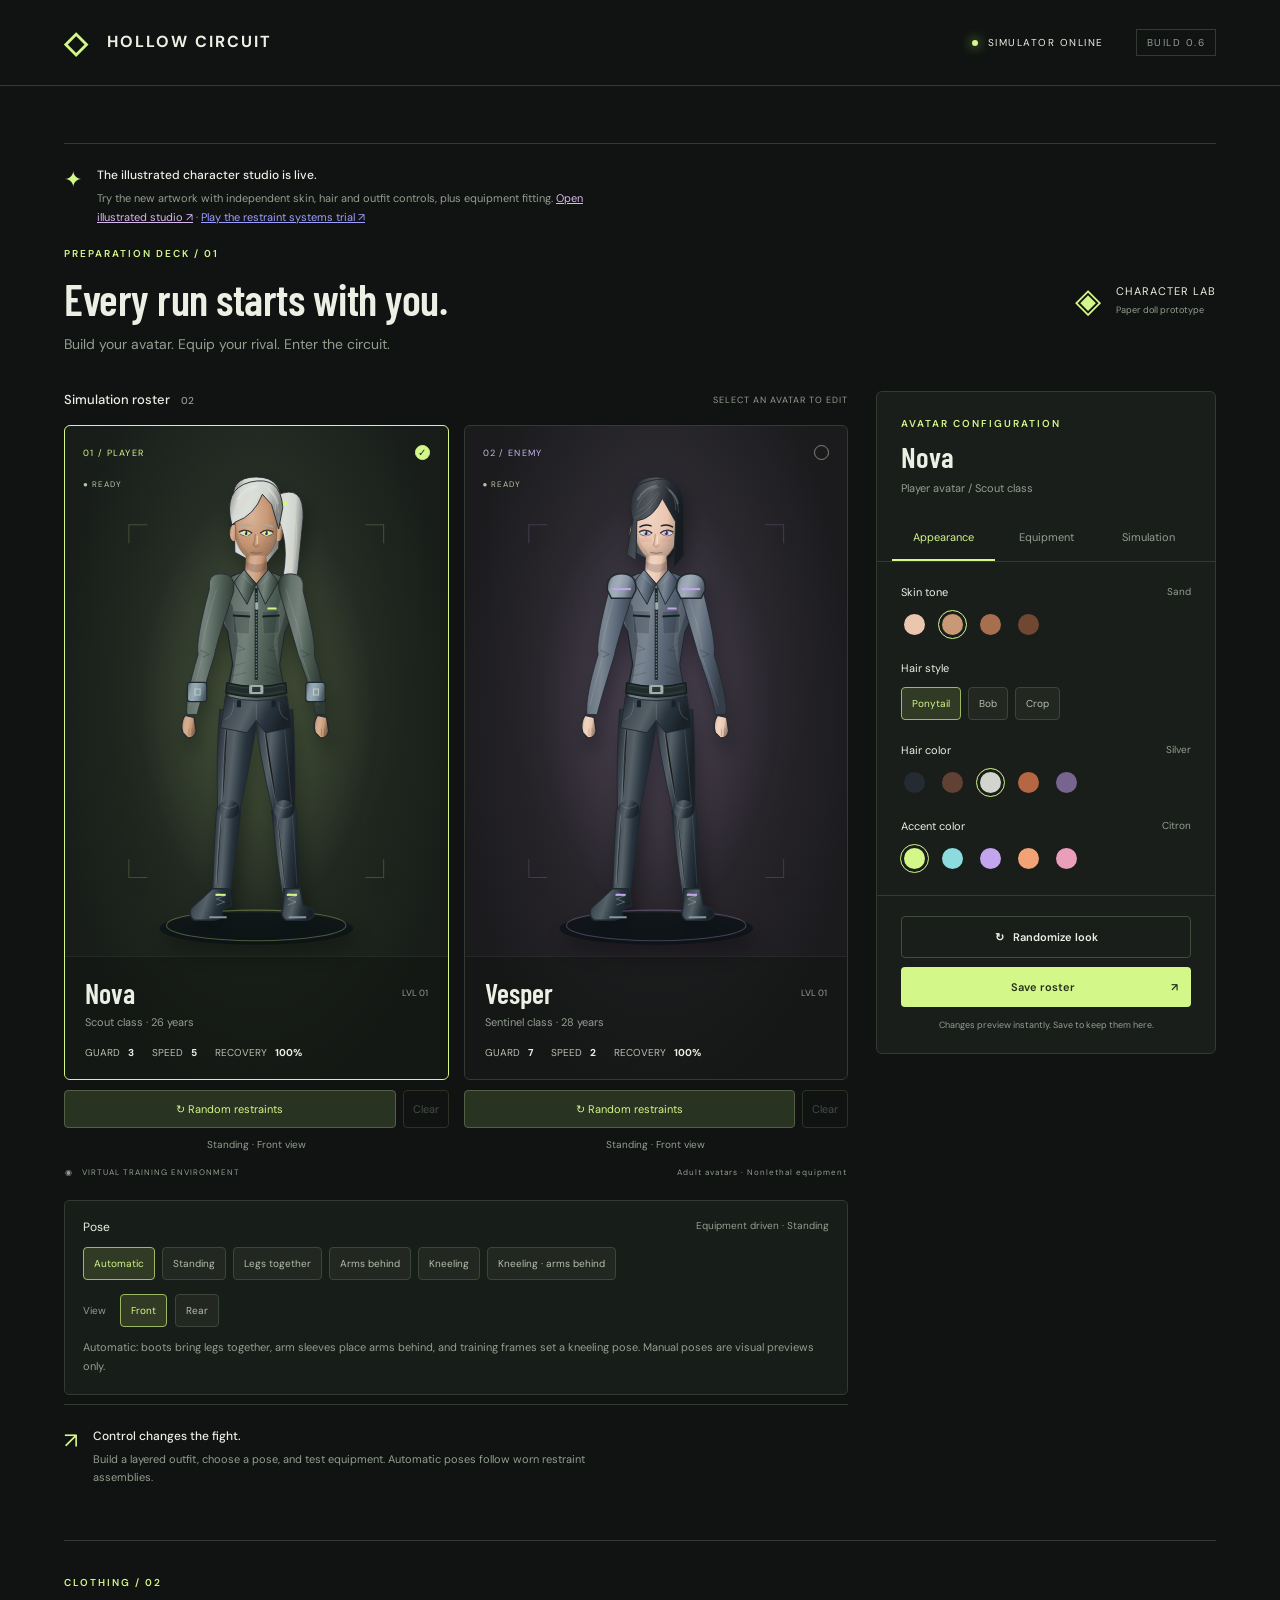
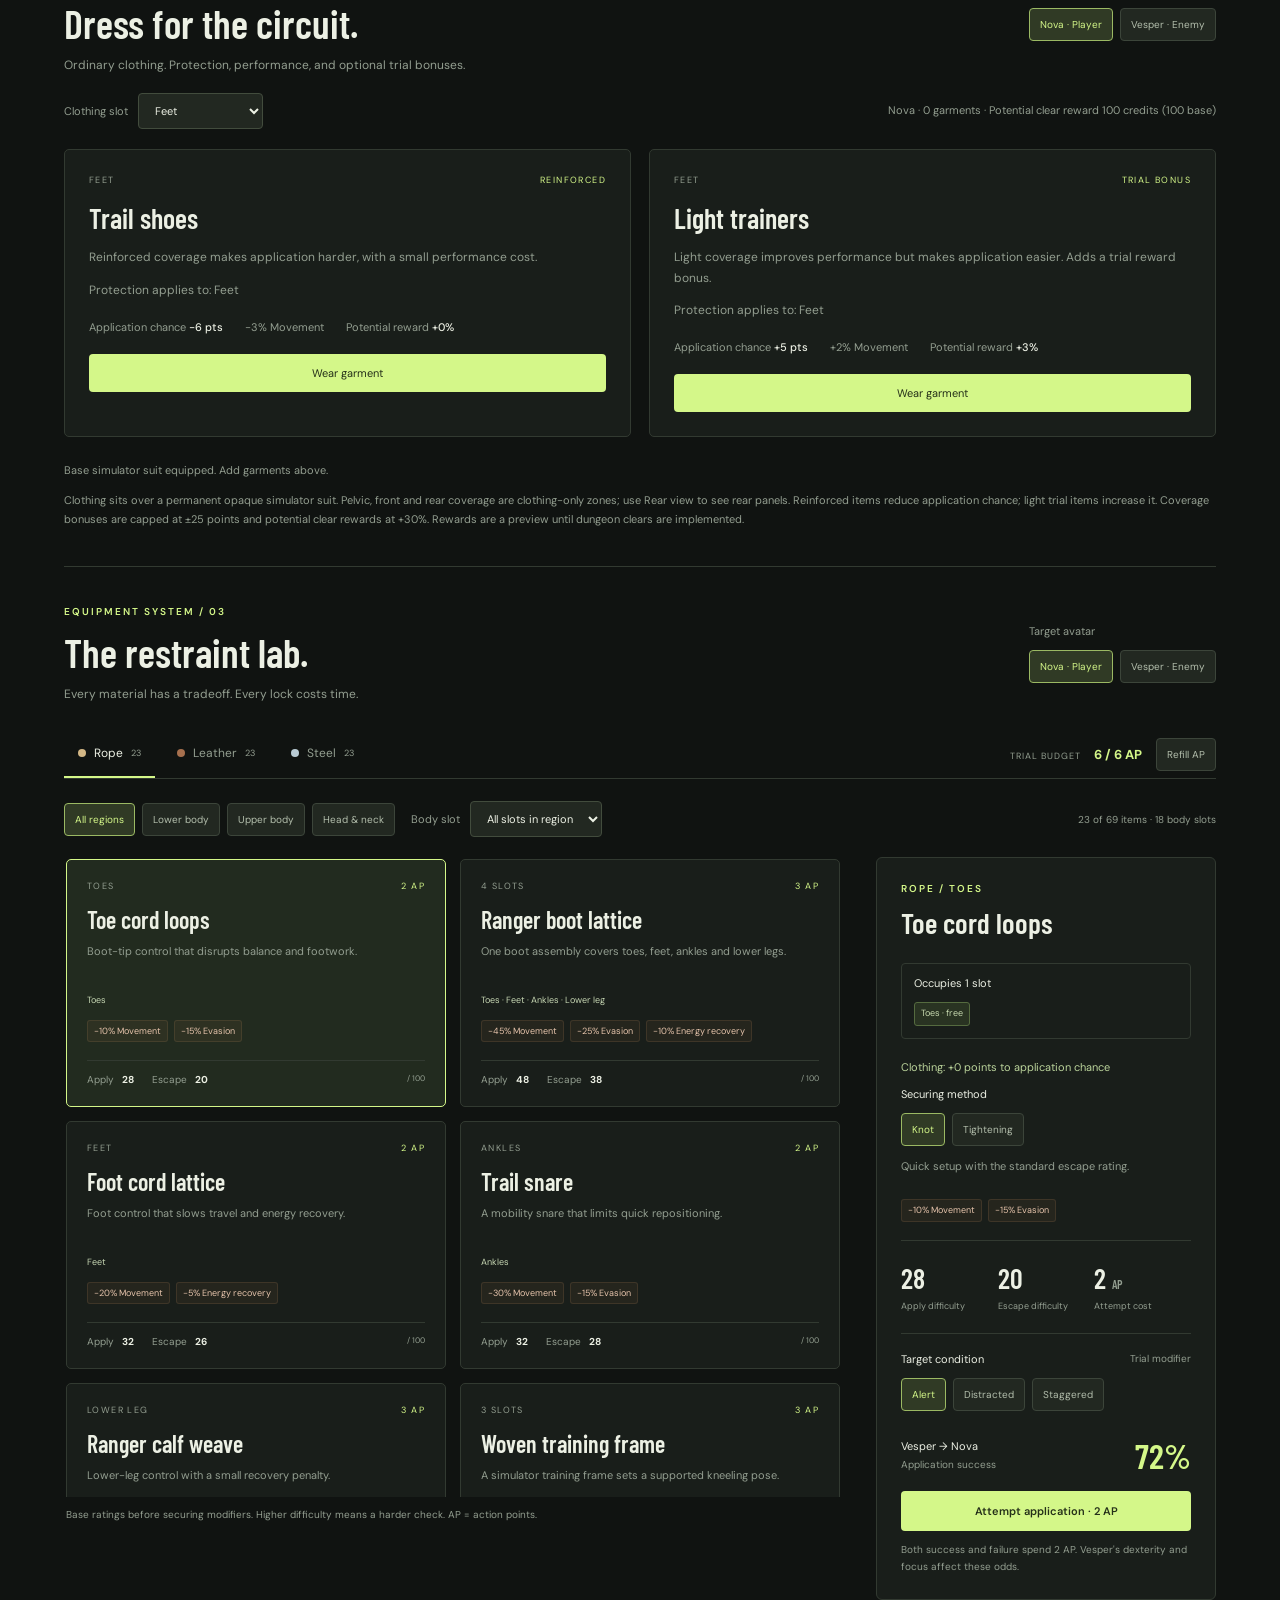
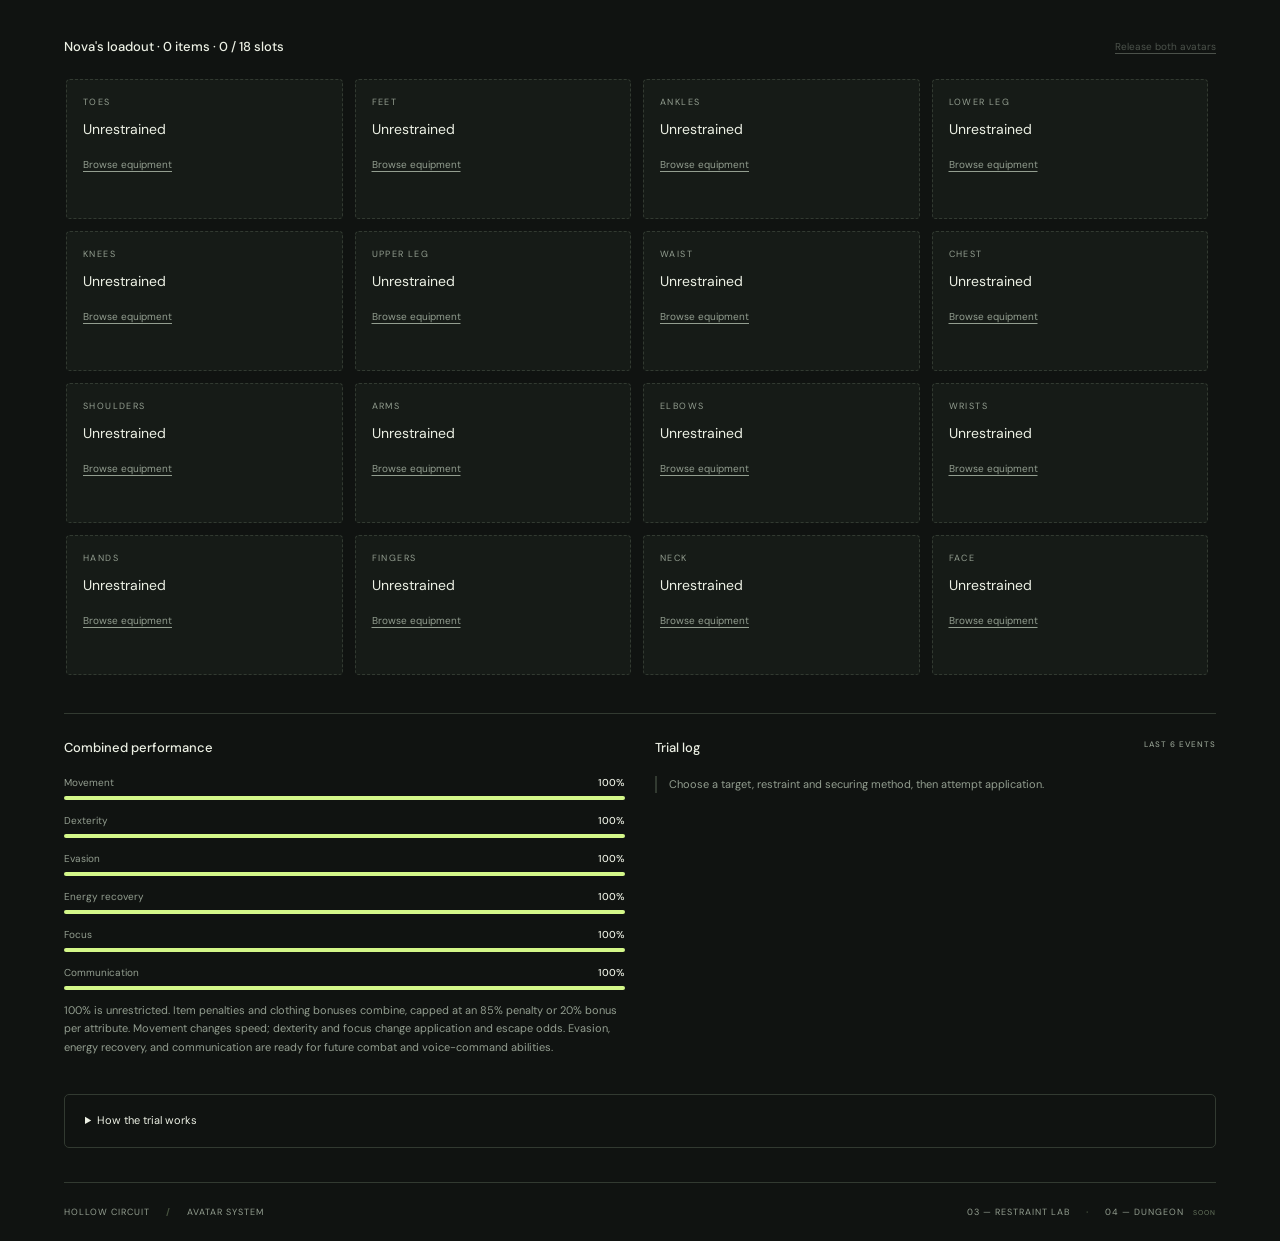
==== commit 9566da70: "Add all-slot restraint trial with action counters and securing upgrades" ====
--- a/index.html
+++ b/index.html
@@ -4,7 +4,7 @@
 <body>
 <header><a class="brand" href="./"><span class="brand-mark">◇</span> HOLLOW CIRCUIT</a><div class="header-right"><span class="live-dot"></span> SIMULATOR ONLINE <span class="version">BUILD 0.6</span></div></header>
 <main>
-<div class="note"><span>✦</span><div><strong>The illustrated character studio is live.</strong><p>Try the new artwork with independent skin, hair and outfit controls, plus equipment fitting. <a href="studio.html" style="color:#d8b8ef">Open illustrated studio ↗</a></p></div></div>
+<div class="note"><span>✦</span><div><strong>The illustrated character studio is live.</strong><p>Try the new artwork with independent skin, hair and outfit controls, plus equipment fitting. <a href="studio.html" style="color:#d8b8ef">Open illustrated studio ↗</a> · <a href="restraint-systems.html">Play the restraint systems trial ↗</a></p></div></div>
 <section class="intro"><div><div class="eyebrow">PREPARATION DECK / 01</div><h1>Every run starts with you.</h1><p>Build your avatar. Equip your rival. Enter the circuit.</p></div><div class="mode-badge"><span>◈</span><div>CHARACTER LAB<small>Paper doll prototype</small></div></div></section>
 <div class="workspace"><section class="stage-section"><div class="section-heading"><h2>Simulation roster <span>02</span></h2><span>SELECT AN AVATAR TO EDIT</span></div><div id="roster" class="roster"></div><div class="stage-footer"><span>◉ &nbsp; VIRTUAL TRAINING ENVIRONMENT</span><span>Adult avatars · Nonlethal equipment</span></div><div id="pose-controls" class="pose-controls"></div><div class="note"><span>↗</span><div><strong>Control changes the fight.</strong><p>Build a layered outfit, choose a pose, and test equipment. Automatic poses follow worn restraint assemblies.</p></div></div></section>
 <aside class="editor"><div class="editor-head"><div class="eyebrow">AVATAR CONFIGURATION</div><h2 id="editor-title"></h2><span id="editor-role"></span></div><div class="tabs" role="tablist" aria-label="Configuration"><button role="tab" data-tab="appearance">Appearance</button><button role="tab" data-tab="equipment">Equipment</button><button role="tab" data-tab="simulation">Simulation</button></div><div id="controls"></div><div class="editor-actions"><button id="randomize" class="secondary">↻ &nbsp; Randomize look</button><button id="save" class="primary">Save roster <span>↗</span></button><p id="save-status" role="status">Changes preview instantly. Save to keep them here.</p></div></aside></div>
@@ -19,4 +19,4 @@
  <details class="lab-rules"><summary>How the trial works</summary><p>The other avatar applies equipment to your selected target. There are 18 slots, including feet separately from toes and ankles. Some items occupy several slots; every covered slot must be free. An item applies its modifiers once, regardless of coverage. Escape or release removes the whole item. Paired slots cover both sides of the body; face, mouth, head and neck are separate equipment layers. Switching targets keeps both loadouts. Actions share a six-point lab budget; failed attempts also cost AP. Refill AP starts a fresh budget without removing equipment. Release is a free lab override, separate from the probabilistic escape action.</p><p>Application chance = 100 − application difficulty + target condition bonus − 40% of the applying avatar's dexterity penalty − 20% of their focus penalty − target clothing protection (rounded, limited to 5–95%). Distracted adds 15; staggered adds 30. Escape chance = 100 − escape difficulty − 25% of the restrained avatar's dexterity penalty − 15% of their focus penalty (rounded, limited to 5–90%). An escape attempt costs 2 AP. A roll from 1–100 succeeds at or below the displayed chance.</p><p>Securing methods add to base difficulty, escape difficulty, cost, and debuffs. These are fictional game ratings. Full combat, energy consumption, and elimination are not implemented yet. Use Save roster above to keep both loadouts; trial AP, conditions and log reset on reload.</p></details>
 </section>
 <footer><span>HOLLOW CIRCUIT <b>/</b> AVATAR SYSTEM</span><span>03 — RESTRAINT LAB <b>·</b> 04 — DUNGEON <span class="soon">SOON</span></span></footer>
-</main><script src="wardrobe.js?v=0.6"></script><script src="restraints.js?v=0.6"></script><script src="avatar.js?v=0.6"></script><script src="app.js?v=0.6"></script></body></html>
+</main><script src="wardrobe.js?v=0.6"></script><script src="restraints.js?v=0.15"></script><script src="avatar.js?v=0.6"></script><script src="app.js?v=0.6"></script></body></html>
